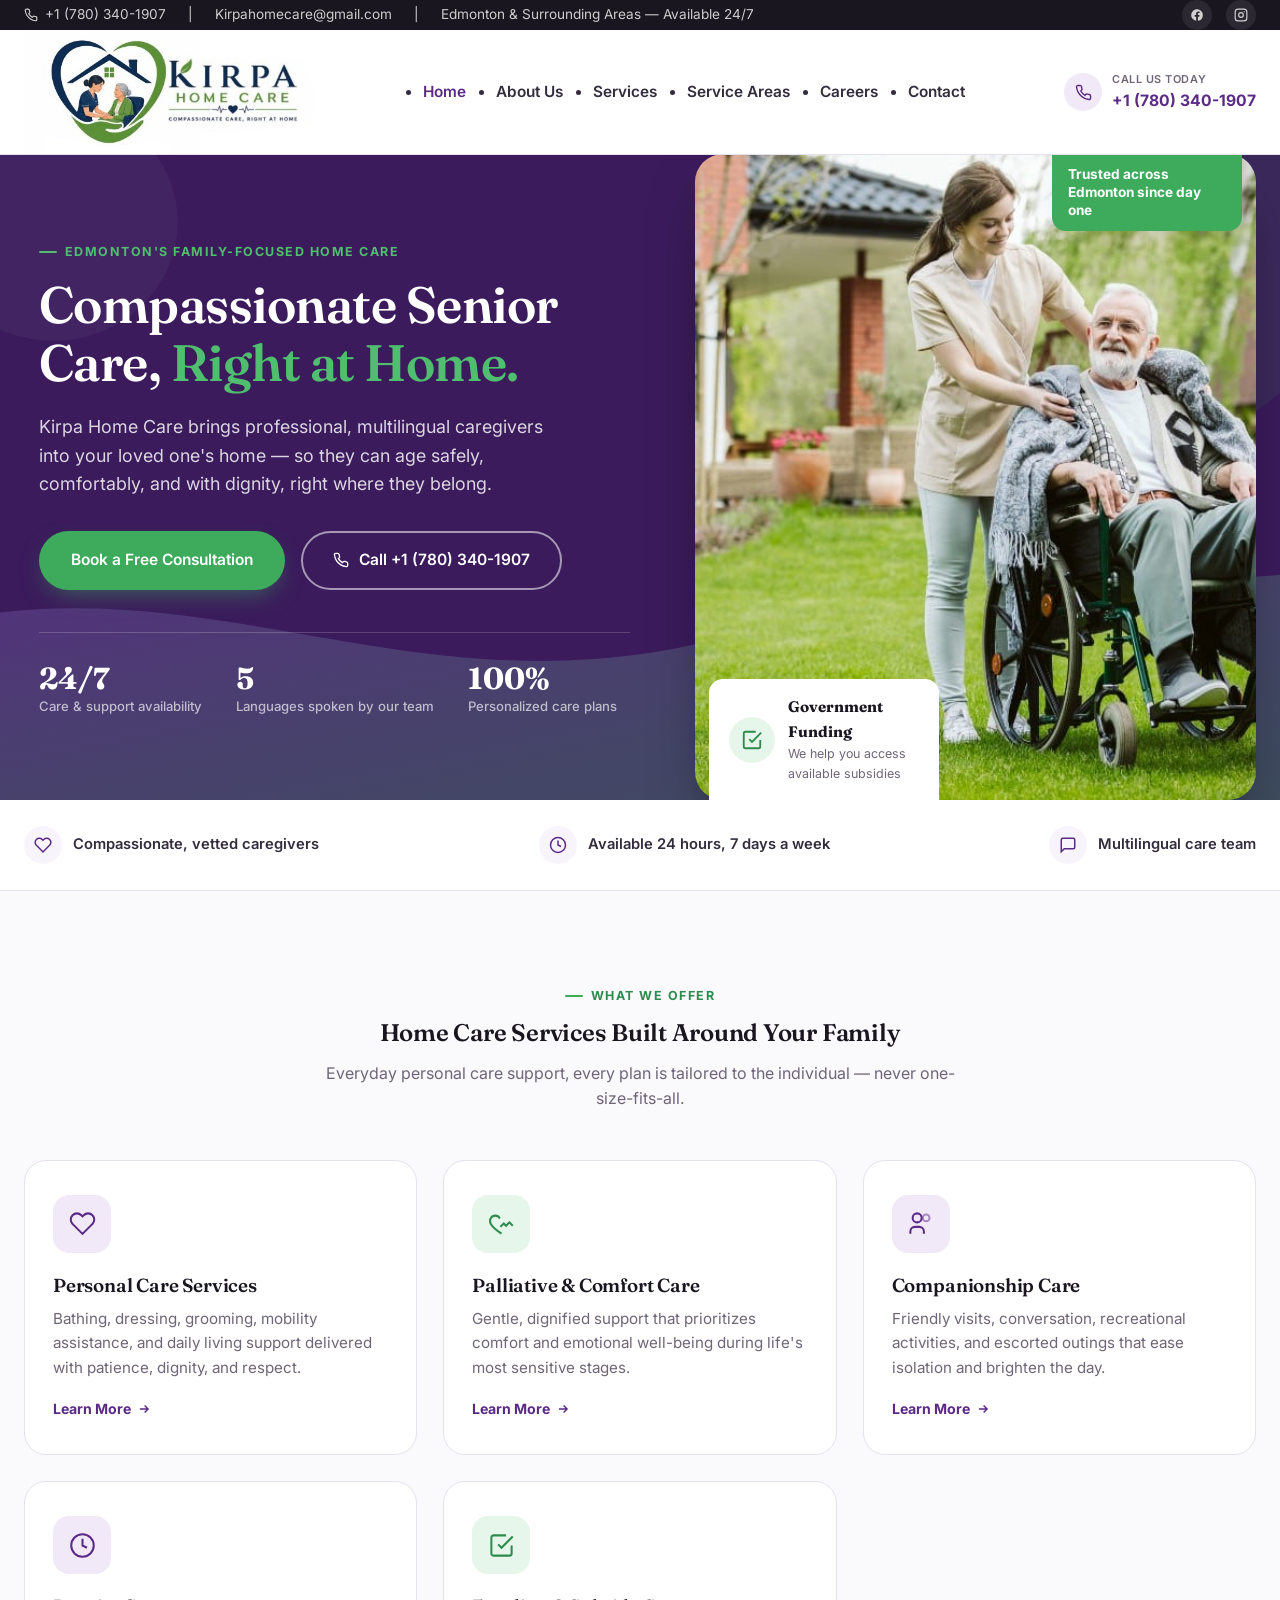
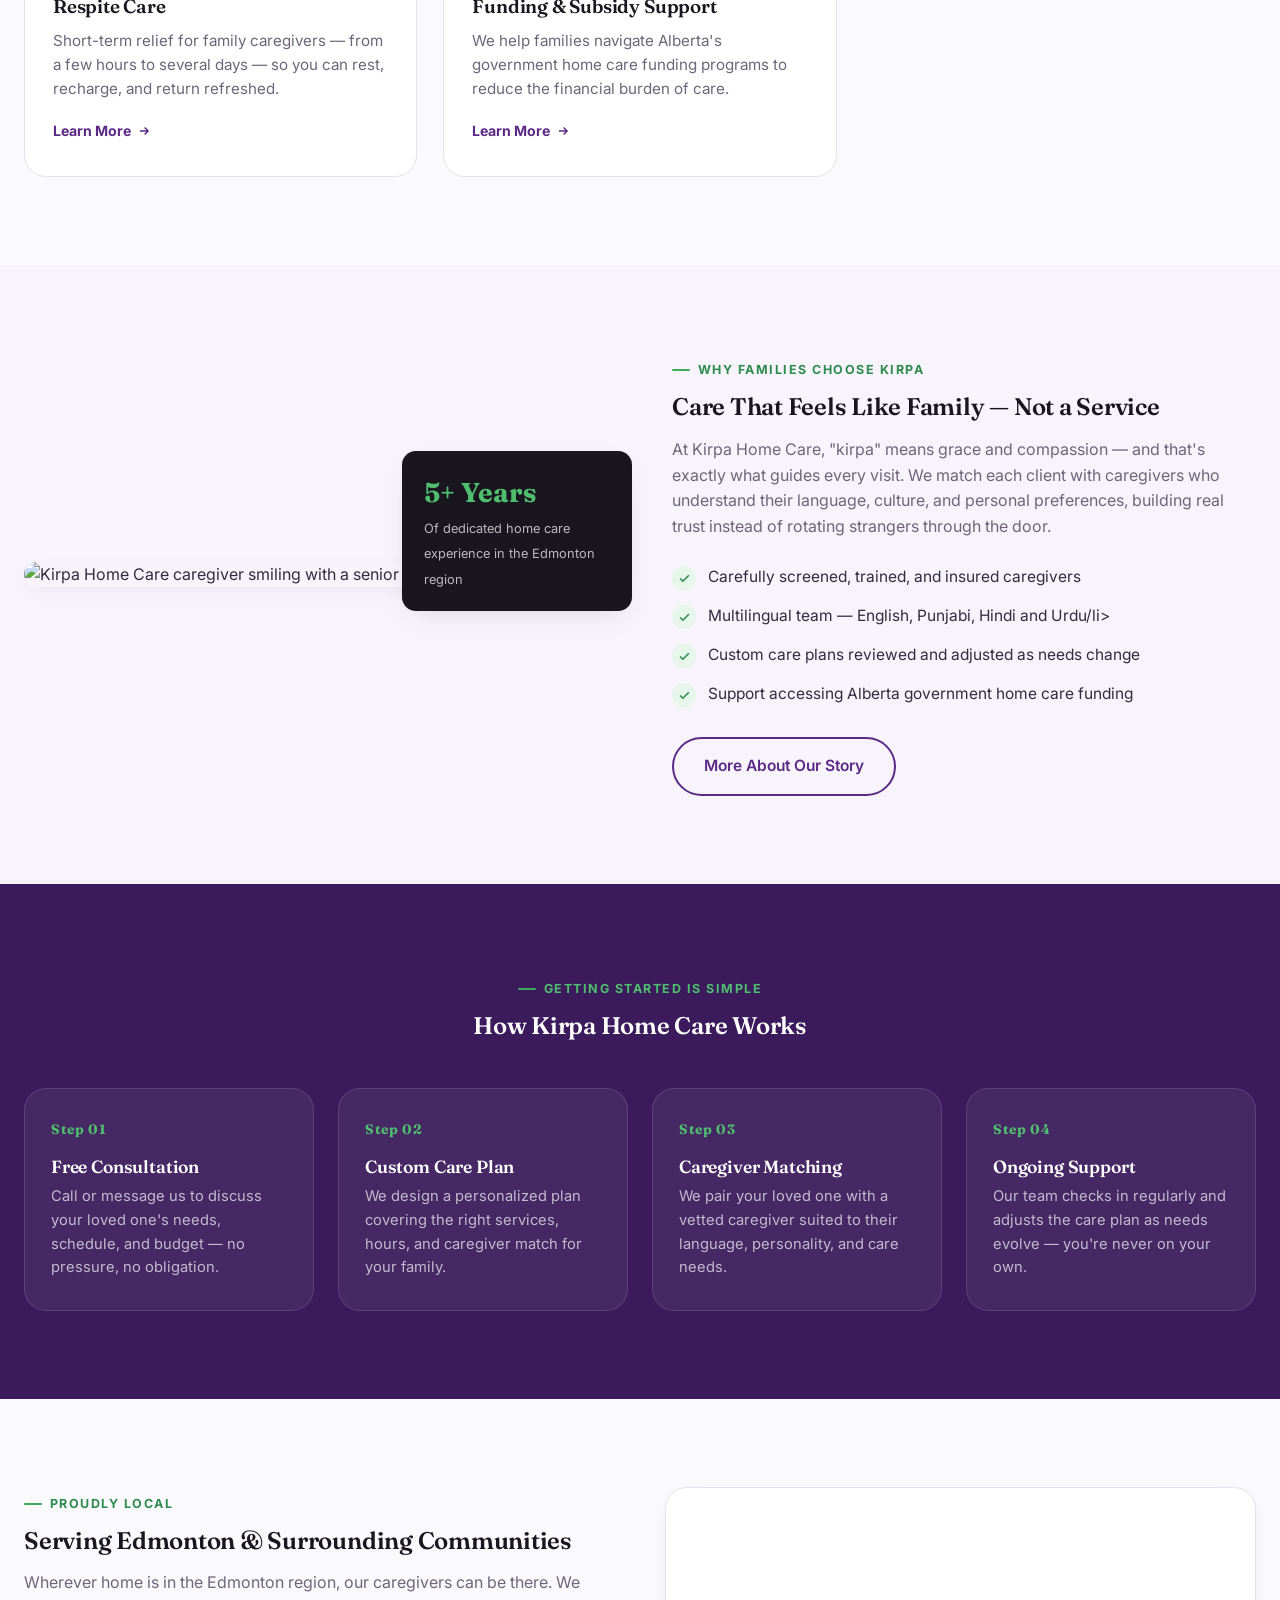
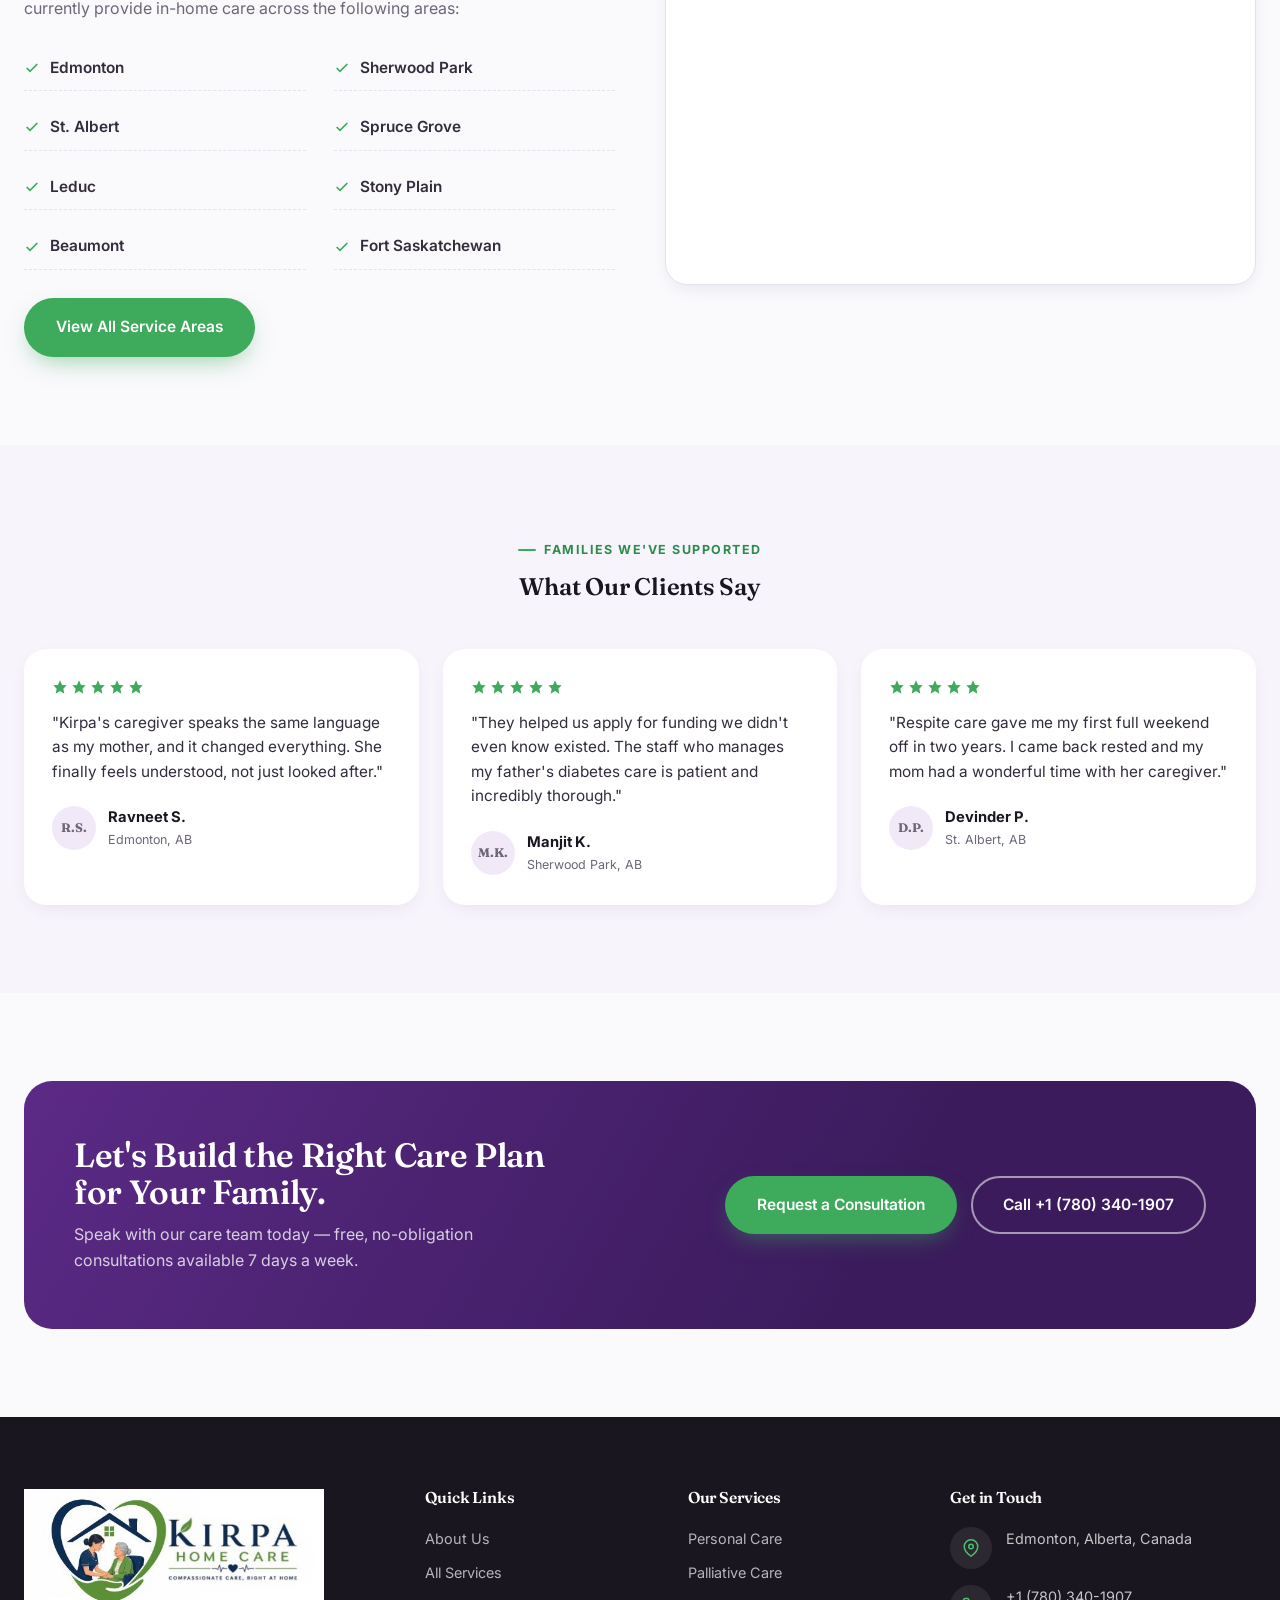
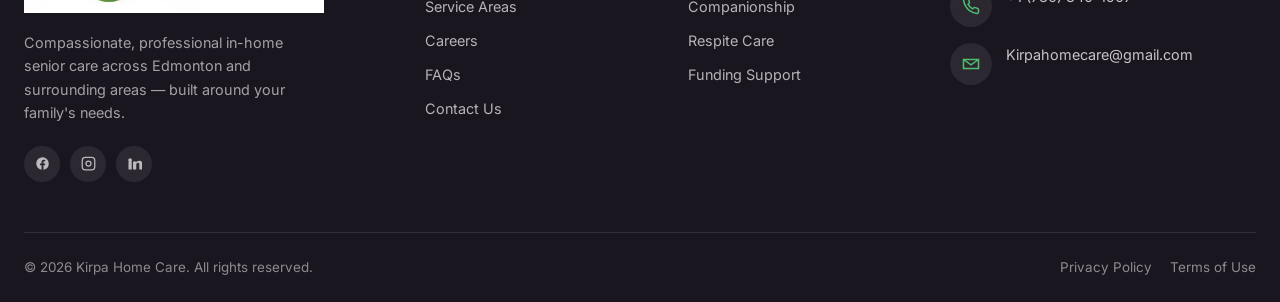
==== index.html @ 5829fa05 "fix: update languages spoken count from 4 to 5 in hero stats section" ====
<!DOCTYPE html>
<html lang="en">

<head>
  <meta charset="UTF-8">
  <meta name="viewport" content="width=device-width, initial-scale=1.0">
  <title>Kirpa Home Care | Trusted In-Home Senior Care in Edmonton, AB</title>
  <meta name="description"
    content="Kirpa Home Care provides compassionate, professional in-home senior care across Edmonton and surrounding areas — personal care, palliative care, specialized nursing and companionship. Call +1 (780) 340-1907.">
  <link rel="canonical" href="https://www.kirpahomecare.ca/">

  <!-- Open Graph / Facebook -->
  <meta property="og:type" content="website">
  <meta property="og:site_name" content="Kirpa Home Care">
  <meta property="og:locale" content="en_CA">
  <meta property="og:title" content="Kirpa Home Care | Trusted In-Home Senior Care in Edmonton, AB">
  <meta property="og:description"
    content="Compassionate, professional in-home senior care across Edmonton and surrounding areas — personal care, respite, palliative care, and companionship.">
  <meta property="og:url" content="https://www.kirpahomecare.ca/">
  <meta property="og:image" content="https://www.kirpahomecare.ca/images/Main-Logo2.jpg">

  <!-- Twitter Card -->
  <meta name="twitter:card" content="summary">
  <meta name="twitter:title" content="Kirpa Home Care | Trusted In-Home Senior Care in Edmonton, AB">
  <meta name="twitter:description"
    content="Compassionate, professional in-home senior care across Edmonton and surrounding areas — personal care, respite, palliative care, and companionship.">
  <meta name="twitter:image" content="https://www.kirpahomecare.ca/images/Main-Logo2.jpg">

  <!-- Google Search Console Verification Placeholder:
       Uncomment and replace YOUR_VERIFICATION_CODE when ready
       <meta name="google-site-verification" content="YOUR_VERIFICATION_CODE"> -->

  <!-- Google Analytics 4 (GA4) Placeholder:
       Uncomment and replace G-XXXXXXXXXX with your Google Analytics Measurement ID
       <script async src="https://www.googletagmanager.com/gtag/js?id=G-XXXXXXXXXX"></script>
       <script>
         window.dataLayer = window.dataLayer || [];
         function gtag(){dataLayer.push(arguments);}
         gtag('js', new Date());
         gtag('config', 'G-XXXXXXXXXX');
       </script> -->

  <link rel="icon" type="image/svg+xml" href="images/logo-mark.svg">
  <link rel="preconnect" href="https://fonts.googleapis.com">
  <link rel="preconnect" href="https://fonts.gstatic.com" crossorigin>
  <link
    href="https://fonts.googleapis.com/css2?family=Fraunces:opsz,wght@9..144,500;9..144,600;9..144,700&family=Inter:wght@400;500;600;700;800&display=swap"
    rel="stylesheet">
  <link rel="stylesheet" href="css/style.css">

  <!-- Schema.org Structured Data: Service Area Business & Website -->
  <script type="application/ld+json">
  {
    "@context": "https://schema.org",
    "@graph": [
      {
        "@type": "WebSite",
        "@id": "https://www.kirpahomecare.ca/#website",
        "url": "https://www.kirpahomecare.ca/",
        "name": "Kirpa Home Care",
        "description": "Compassionate, professional in-home senior care across Edmonton and surrounding areas.",
        "inLanguage": "en-CA"
      },
      {
        "@type": ["HomeHealthCareService", "LocalBusiness"],
        "@id": "https://www.kirpahomecare.ca/#business",
        "name": "Kirpa Home Care",
        "image": "https://www.kirpahomecare.ca/images/Main-Logo2.jpg",
        "logo": "https://www.kirpahomecare.ca/images/Main-Logo2.jpg",
        "telephone": "+1-780-340-1907",
        "email": "Kirpahomecare@gmail.com",
        "url": "https://www.kirpahomecare.ca/",
        "priceRange": "$$",
        "openingHours": "Mo-Su 00:00-23:59",
        "address": {
          "@type": "PostalAddress",
          "addressLocality": "Edmonton",
          "addressRegion": "AB",
          "addressCountry": "CA"
        },
        "geo": {
          "@type": "GeoCoordinates",
          "latitude": "53.5461",
          "longitude": "-113.4938"
        },
        "areaServed": [
          {
            "@type": "City",
            "name": "Edmonton"
          },
          {
            "@type": "City",
            "name": "Sherwood Park"
          },
          {
            "@type": "City",
            "name": "St. Albert"
          },
          {
            "@type": "City",
            "name": "Spruce Grove"
          },
          {
            "@type": "City",
            "name": "Leduc"
          },
          {
            "@type": "City",
            "name": "Stony Plain"
          },
          {
            "@type": "City",
            "name": "Beaumont"
          },
          {
            "@type": "City",
            "name": "Fort Saskatchewan"
          }
        ],
        "hasOfferCatalog": {
          "@type": "OfferCatalog",
          "name": "In-Home Senior Care Services",
          "itemListElement": [
            {
              "@type": "Offer",
              "itemOffered": {
                "@type": "Service",
                "name": "Personal Care",
                "url": "https://www.kirpahomecare.ca/service-personal-care.html"
              }
            },
            {
              "@type": "Offer",
              "itemOffered": {
                "@type": "Service",
                "name": "Companionship Care",
                "url": "https://www.kirpahomecare.ca/service-companionship.html"
              }
            },
            {
              "@type": "Offer",
              "itemOffered": {
                "@type": "Service",
                "name": "Respite Care",
                "url": "https://www.kirpahomecare.ca/service-respite-care.html"
              }
            },
            {
              "@type": "Offer",
              "itemOffered": {
                "@type": "Service",
                "name": "Palliative Care",
                "url": "https://www.kirpahomecare.ca/service-palliative-care.html"
              }
            },
            {
              "@type": "Offer",
              "itemOffered": {
                "@type": "Service",
                "name": "Funding & Subsidy Support",
                "url": "https://www.kirpahomecare.ca/service-funding-support.html"
              }
            }
          ]
        }
      }
    ]
  }
  </script>
</head>

<body>

  <!-- ============ TOP BAR ============ -->
  <div class="topbar">
    <div class="container">
      <div class="topbar-left">
        <a href="tel:+1 (780) 340-1907">
          <svg width="14" height="14" viewBox="0 0 24 24" fill="none" stroke="currentColor" stroke-width="2">
            <path
              d="M22 16.92v3a2 2 0 01-2.18 2 19.79 19.79 0 01-8.63-3.07 19.5 19.5 0 01-6-6 19.79 19.79 0 01-3.07-8.67A2 2 0 014.11 2h3a2 2 0 012 1.72c.127.96.361 1.903.7 2.81a2 2 0 01-.45 2.11L8.09 9.91a16 16 0 006 6l1.27-1.27a2 2 0 012.11-.45c.907.339 1.85.573 2.81.7A2 2 0 0122 16.92z" />
          </svg>
          +1 (780) 340-1907
        </a>
        <span class="sep">|</span>
        <a href="mailto:Kirpahomecare@gmail.com">Kirpahomecare@gmail.com</a>
        <span class="sep">|</span>
        <span>Edmonton &amp; Surrounding Areas — Available 24/7</span>
      </div>
      <div class="topbar-right">
        <a href="#" aria-label="Facebook"><svg width="14" height="14" viewBox="0 0 24 24" fill="currentColor">
            <path
              d="M22 12a10 10 0 10-11.5 9.95v-7.04H8v-2.91h2.5V9.8c0-2.47 1.47-3.83 3.72-3.83 1.08 0 2.21.19 2.21.19v2.43h-1.24c-1.23 0-1.61.76-1.61 1.55v1.86h2.74l-.44 2.91h-2.3v7.04A10 10 0 0022 12z" />
          </svg></a>
        <a href="#" aria-label="Instagram"><svg width="14" height="14" viewBox="0 0 24 24" fill="none"
            stroke="currentColor" stroke-width="2">
            <rect x="2" y="2" width="20" height="20" rx="5" />
            <circle cx="12" cy="12" r="4" />
            <circle cx="17.5" cy="6.5" r="1" fill="currentColor" stroke="none" />
          </svg></a>
      </div>
    </div>
  </div>

  <!-- ============ HEADER ============ -->
  <header class="site-header">
    <div class="container nav-row">
      <a href="index.html" class="brand">
        <img src="images/Main-Logo2.jpg" alt="Kirpa Home Care logo" class="brand-mark">
        <!-- <span class="brand-text">
        <span class="name">Kirpa <span>Home Care</span></span>
        <span class="tag">Edmonton, Alberta</span>
      </span> -->
      </a>

      <nav class="nav-main" aria-label="Primary">
        <ul>
          <li><a href="index.html" class="active">Home</a></li>
          <li><a href="about.html">About Us</a></li>
          <li class="has-dropdown">
            <a href="services.html">Services</a>
            <div class="dropdown">
              <a href="service-personal-care.html">Personal Care</a>
              <a href="service-palliative-care.html">Palliative Care</a>
              <a href="service-companionship.html">Companionship Care</a>
              <a href="service-respite-care.html">Respite Care</a>
              <a href="service-funding-support.html">Funding &amp; Subsidy Support</a>
            </div>
          </li>
          <li><a href="service-areas.html">Service Areas</a></li>
          <li><a href="careers.html">Careers</a></li>
          <li><a href="contact.html">Contact</a></li>
        </ul>
      </nav>

      <div class="nav-cta">
        <a href="tel:+1 (780) 340-1907" class="nav-phone">
          <span class="ico"><svg viewBox="0 0 24 24" fill="none" stroke="currentColor" stroke-width="2">
              <path
                d="M22 16.92v3a2 2 0 01-2.18 2 19.79 19.79 0 01-8.63-3.07 19.5 19.5 0 01-6-6 19.79 19.79 0 01-3.07-8.67A2 2 0 014.11 2h3a2 2 0 012 1.72c.127.96.361 1.903.7 2.81a2 2 0 01-.45 2.11L8.09 9.91a16 16 0 006 6l1.27-1.27a2 2 0 012.11-.45c.907.339 1.85.573 2.81.7A2 2 0 0122 16.92z" />
            </svg></span>
          <span class="lbl"><small>Call us today</small>+1 (780) 340-1907</span>
        </a>
        <a href="contact.html" class="btn btn-primary btn-sm">Get Started</a>
        <button class="menu-toggle" aria-label="Open menu">
          <svg viewBox="0 0 24 24" fill="none" stroke="currentColor" stroke-width="2">
            <line x1="3" y1="6" x2="21" y2="6" />
            <line x1="3" y1="12" x2="21" y2="12" />
            <line x1="3" y1="18" x2="21" y2="18" />
          </svg>
        </button>
      </div>
    </div>
  </header>

  <!-- Mobile drawer -->
  <div class="mobile-drawer">
    <div class="panel">
      <div class="drawer-top">
        <img src="images/logo-mark.svg" alt="" style="width:42px;height:42px;">
        <button class="close-btn" aria-label="Close menu"><svg viewBox="0 0 24 24" fill="none" stroke="currentColor"
            stroke-width="2">
            <line x1="18" y1="6" x2="6" y2="18" />
            <line x1="6" y1="6" x2="18" y2="18" />
          </svg></button>
      </div>
      <nav>
        <ul>
          <li><a href="index.html">Home</a></li>
          <li><a href="about.html">About Us</a></li>
          <li><a href="services.html">Services</a></li>
          <li class="sub-list">
            <a href="service-personal-care.html">— Personal Care</a>
            <a href="service-palliative-care.html">— Palliative Care</a>
            <a href="service-companionship.html">— Companionship Care</a>
            <a href="service-respite-care.html">— Respite Care</a>
            <a href="service-funding-support.html">— Funding &amp; Subsidy Support</a>
          </li>
          <li><a href="service-areas.html">Service Areas</a></li>
          <li><a href="careers.html">Careers</a></li>
          <li><a href="contact.html">Contact</a></li>
        </ul>
      </nav>
      <div class="drawer-cta">
        <a href="tel:+1 (780) 340-1907" class="btn btn-primary btn-block">Call +1 (780) 340-1907</a>
        <a href="contact.html" class="btn btn-outline-purple btn-block">Request Care</a>
      </div>
    </div>
  </div>

  <!-- ============ HERO ============ -->
  <section class="hero">
    <svg class="hero-swoosh" viewBox="0 0 1440 760" preserveAspectRatio="none" xmlns="http://www.w3.org/2000/svg">
      <defs>
        <linearGradient id="heroGrad" x1="0%" y1="0%" x2="100%" y2="100%">
          <stop offset="0%" stop-color="#6E3AA0" stop-opacity="0.55" />
          <stop offset="100%" stop-color="#3DAA5C" stop-opacity="0.35" />
        </linearGradient>
      </defs>
      <path d="M-100 560 C 250 460, 500 700, 900 540 C 1200 420, 1350 560, 1560 460 L1560 800 L-100 800 Z"
        fill="url(#heroGrad)" />
      <circle cx="1290" cy="120" r="220" fill="#3DAA5C" opacity="0.10" />
      <circle cx="60" cy="80" r="140" fill="#FFFFFF" opacity="0.04" />
    </svg>

    <div class="container hero-inner">
      <div class="hero-copy">
        <span class="eyebrow">Edmonton's Family-Focused Home Care</span>
        <h1>Compassionate Senior Care, <em>Right at Home.</em></h1>
        <p class="lead">Kirpa Home Care brings professional, multilingual caregivers into your loved one's home — so
          they can age safely, comfortably, and with dignity, right where they belong.</p>
        <div class="hero-actions">
          <a href="contact.html" class="btn btn-primary">Book a Free Consultation</a>
          <a href="tel:+1 (780) 340-1907" class="btn btn-secondary">
            <svg width="16" height="16" viewBox="0 0 24 24" fill="none" stroke="currentColor" stroke-width="2">
              <path
                d="M22 16.92v3a2 2 0 01-2.18 2 19.79 19.79 0 01-8.63-3.07 19.5 19.5 0 01-6-6 19.79 19.79 0 01-3.07-8.67A2 2 0 014.11 2h3a2 2 0 012 1.72c.127.96.361 1.903.7 2.81a2 2 0 01-.45 2.11L8.09 9.91a16 16 0 006 6l1.27-1.27a2 2 0 012.11-.45c.907.339 1.85.573 2.81.7A2 2 0 0122 16.92z" />
            </svg>
            Call +1 (780) 340-1907
          </a>
        </div>
        <div class="hero-stats">
          <div class="stat"><strong>24/7</strong><span>Care &amp; support availability</span></div>
          <div class="stat"><strong>5</strong><span>Languages spoken by our team</span></div>
          <div class="stat"><strong>100%</strong><span>Personalized care plans</span></div>
        </div>
      </div>

      <div class="hero-art">
        <div class="frame">
          <img src="images/Support-for-the-elderly.jpg" width="900" height="auto"
            alt="Caregiver supporting a senior client at home in Edmonton">
        </div>
        <div class="hero-tag-top">Trusted across Edmonton since day one</div>
        <div class="hero-badge">
          <span class="icon-circle">
            <svg viewBox="0 0 24 24" fill="none" stroke="currentColor" stroke-width="2">
              <path d="M9 11l3 3L22 4" />
              <path d="M21 12v7a2 2 0 01-2 2H5a2 2 0 01-2-2V5a2 2 0 012-2h11" />
            </svg>
          </span>
          <span><strong>Government Funding</strong><span>We help you access available subsidies</span></span>
        </div>
      </div>
    </div>
  </section>

  <!-- ============ TRUST STRIP ============ -->
  <div class="trust-strip">
    <div class="container">
      <div class="trust-item"><span class="icon-circle"><svg viewBox="0 0 24 24" fill="none" stroke="currentColor"
            stroke-width="2">
            <path
              d="M20.84 4.61a5.5 5.5 0 00-7.78 0L12 5.67l-1.06-1.06a5.5 5.5 0 10-7.78 7.78l1.06 1.06L12 21.23l7.78-7.78 1.06-1.06a5.5 5.5 0 000-7.78z" />
          </svg></span>Compassionate, vetted caregivers</div>
      <div class="trust-item"><span class="icon-circle"><svg viewBox="0 0 24 24" fill="none" stroke="currentColor"
            stroke-width="2">
            <circle cx="12" cy="12" r="10" />
            <polyline points="12 6 12 12 16 14" />
          </svg></span>Available 24 hours, 7 days a week</div>
      <div class="trust-item"><span class="icon-circle"><svg viewBox="0 0 24 24" fill="none" stroke="currentColor"
            stroke-width="2">
            <path d="M21 15a2 2 0 01-2 2H7l-4 4V5a2 2 0 012-2h14a2 2 0 012 2z" />
          </svg></span>Multilingual care team</div>
    </div>
  </div>

  <!-- ============ SERVICES ============ -->
  <section id="services">
    <div class="container">
      <div class="section-head center reveal">
        <span class="eyebrow" style="justify-content:center;">What We Offer</span>
        <h2>Home Care Services Built Around Your Family</h2>
        <p style="color:var(--ink-500); margin-top:14px;">Everyday personal care support, every plan is tailored to the
          individual — never one-size-fits-all.</p>
      </div>

      <div class="services-grid">
        <div class="service-card reveal">
          <div class="icon-wrap"><svg viewBox="0 0 24 24" fill="none" stroke="currentColor" stroke-width="1.8">
              <path
                d="M20.84 4.61a5.5 5.5 0 00-7.78 0L12 5.67l-1.06-1.06a5.5 5.5 0 10-7.78 7.78l1.06 1.06L12 21.23l7.78-7.78 1.06-1.06a5.5 5.5 0 000-7.78z" />
            </svg></div>
          <h3>Personal Care Services</h3>
          <p>Bathing, dressing, grooming, mobility assistance, and daily living support delivered with patience,
            dignity, and respect.</p>
          <a href="service-personal-care.html" class="more">Learn More <svg viewBox="0 0 24 24" fill="none"
              stroke="currentColor" stroke-width="2.5">
              <path d="M5 12h14M13 6l6 6-6 6" />
            </svg></a>
        </div>

        <div class="service-card reveal">
          <div class="icon-wrap"><svg viewBox="0 0 24 24" fill="none" stroke="currentColor" stroke-width="1.8">
              <path d="M12 21s-7-4.35-9.5-8.5C.5 8.5 3 5 6.5 5c2 0 3.5 1.5 4 2.5" />
              <path d="M22 14l-3-3-3 3-2-2-3 3" />
            </svg></div>
          <h3>Palliative &amp; Comfort Care</h3>
          <p>Gentle, dignified support that prioritizes comfort and emotional well-being during life's most sensitive
            stages.</p>
          <a href="service-palliative-care.html" class="more">Learn More <svg viewBox="0 0 24 24" fill="none"
              stroke="currentColor" stroke-width="2.5">
              <path d="M5 12h14M13 6l6 6-6 6" />
            </svg></a>
        </div>

        <div class="service-card reveal">
          <div class="icon-wrap"><svg viewBox="0 0 24 24" fill="none" stroke="currentColor" stroke-width="1.8">
              <circle cx="9" cy="7" r="4" />
              <path d="M3 21v-2a4 4 0 014-4h4a4 4 0 014 4v2" />
              <circle cx="17" cy="7" r="3" opacity="0.5" />
            </svg></div>
          <h3>Companionship Care</h3>
          <p>Friendly visits, conversation, recreational activities, and escorted outings that ease isolation and
            brighten the day.</p>
          <a href="service-companionship.html" class="more">Learn More <svg viewBox="0 0 24 24" fill="none"
              stroke="currentColor" stroke-width="2.5">
              <path d="M5 12h14M13 6l6 6-6 6" />
            </svg></a>
        </div>

        <div class="service-card reveal">
          <div class="icon-wrap"><svg viewBox="0 0 24 24" fill="none" stroke="currentColor" stroke-width="1.8">
              <circle cx="12" cy="12" r="10" />
              <polyline points="12 6 12 12 16 14" />
            </svg></div>
          <h3>Respite Care</h3>
          <p>Short-term relief for family caregivers — from a few hours to several days — so you can rest, recharge, and
            return refreshed.</p>
          <a href="service-respite-care.html" class="more">Learn More <svg viewBox="0 0 24 24" fill="none"
              stroke="currentColor" stroke-width="2.5">
              <path d="M5 12h14M13 6l6 6-6 6" />
            </svg></a>
        </div>

        <div class="service-card reveal">
          <div class="icon-wrap"><svg viewBox="0 0 24 24" fill="none" stroke="currentColor" stroke-width="1.8">
              <path d="M9 11l3 3L22 4" />
              <path d="M21 12v7a2 2 0 01-2 2H5a2 2 0 01-2-2V5a2 2 0 012-2h11" />
            </svg></div>
          <h3>Funding &amp; Subsidy Support</h3>
          <p>We help families navigate Alberta's government home care funding programs to reduce the financial burden of
            care.</p>
          <a href="service-funding-support.html" class="more">Learn More <svg viewBox="0 0 24 24" fill="none"
              stroke="currentColor" stroke-width="2.5">
              <path d="M5 12h14M13 6l6 6-6 6" />
            </svg></a>
        </div>
      </div>
    </div>
  </section>

  <!-- ============ ABOUT SPLIT ============ -->
  <section class="bg-light">
    <div class="container">
      <div class="split">
        <div class="split-art reveal">
          <img src="https://images.unsplash.com/photo-1556911220-bff31c812dba?q=80&w=900&auto=format&fit=crop"
            alt="Kirpa Home Care caregiver smiling with a senior client">
          <div class="float-card">
            <strong>5+ Years</strong>
            <span>Of dedicated home care experience in the Edmonton region</span>
          </div>
        </div>
        <div class="reveal">
          <span class="eyebrow">Why Families Choose Kirpa</span>
          <h2>Care That Feels Like Family — Not a Service</h2>
          <p style="color:var(--ink-500); margin-top:16px;">At Kirpa Home Care, "kirpa" means grace and compassion — and
            that's exactly what guides every visit. We match each client with caregivers who understand their language,
            culture, and personal preferences, building real trust instead of rotating strangers through the door.</p>
          <ul class="check-list">
            <li><span class="tick"><svg viewBox="0 0 24 24" fill="none" stroke="currentColor" stroke-width="3">
                  <polyline points="20 6 9 17 4 12" />
                </svg></span>Carefully screened, trained, and insured caregivers</li>
            <li><span class="tick"><svg viewBox="0 0 24 24" fill="none" stroke="currentColor" stroke-width="3">
                  <polyline points="20 6 9 17 4 12" />
                </svg></span>Multilingual team — English, Punjabi, Hindi and Urdu/li>
            <li><span class="tick"><svg viewBox="0 0 24 24" fill="none" stroke="currentColor" stroke-width="3">
                  <polyline points="20 6 9 17 4 12" />
                </svg></span>Custom care plans reviewed and adjusted as needs change</li>
            <li><span class="tick"><svg viewBox="0 0 24 24" fill="none" stroke="currentColor" stroke-width="3">
                  <polyline points="20 6 9 17 4 12" />
                </svg></span>Support accessing Alberta government home care funding</li>
          </ul>
          <a href="about.html" class="btn btn-outline-purple">More About Our Story</a>
        </div>
      </div>
    </div>
  </section>

  <!-- ============ PROCESS ============ -->
  <section class="process-wrap">
    <div class="container">
      <div class="section-head center reveal">
        <span class="eyebrow" style="justify-content:center; color:#4FBE6E;">Getting Started Is Simple</span>
        <h2>How Kirpa Home Care Works</h2>
      </div>
      <div class="process-grid">
        <div class="process-step reveal">
          <span class="num">Step 01</span>
          <h3>Free Consultation</h3>
          <p>Call or message us to discuss your loved one's needs, schedule, and budget — no pressure, no obligation.
          </p>
        </div>
        <div class="process-step reveal">
          <span class="num">Step 02</span>
          <h3>Custom Care Plan</h3>
          <p>We design a personalized plan covering the right services, hours, and caregiver match for your family.</p>
        </div>
        <div class="process-step reveal">
          <span class="num">Step 03</span>
          <h3>Caregiver Matching</h3>
          <p>We pair your loved one with a vetted caregiver suited to their language, personality, and care needs.</p>
        </div>
        <div class="process-step reveal">
          <span class="num">Step 04</span>
          <h3>Ongoing Support</h3>
          <p>Our team checks in regularly and adjusts the care plan as needs evolve — you're never on your own.</p>
        </div>
      </div>
    </div>
  </section>

  <!-- ============ SERVICE AREA ============ -->
  <section>
    <div class="container">
      <div class="area-wrap">
        <div class="reveal">
          <span class="eyebrow">Proudly Local</span>
          <h2>Serving Edmonton &amp; Surrounding Communities</h2>
          <p style="color:var(--ink-500); margin:16px 0 24px;">Wherever home is in the Edmonton region, our caregivers
            can be there. We currently provide in-home care across the following areas:</p>
          <ul class="area-list">
            <li><svg viewBox="0 0 24 24" fill="none" stroke="currentColor" stroke-width="2.5">
                <polyline points="20 6 9 17 4 12" />
              </svg>Edmonton</li>
            <li><svg viewBox="0 0 24 24" fill="none" stroke="currentColor" stroke-width="2.5">
                <polyline points="20 6 9 17 4 12" />
              </svg>Sherwood Park</li>
            <li><svg viewBox="0 0 24 24" fill="none" stroke="currentColor" stroke-width="2.5">
                <polyline points="20 6 9 17 4 12" />
              </svg>St. Albert</li>
            <li><svg viewBox="0 0 24 24" fill="none" stroke="currentColor" stroke-width="2.5">
                <polyline points="20 6 9 17 4 12" />
              </svg>Spruce Grove</li>
            <li><svg viewBox="0 0 24 24" fill="none" stroke="currentColor" stroke-width="2.5">
                <polyline points="20 6 9 17 4 12" />
              </svg>Leduc</li>
            <li><svg viewBox="0 0 24 24" fill="none" stroke="currentColor" stroke-width="2.5">
                <polyline points="20 6 9 17 4 12" />
              </svg>Stony Plain</li>
            <li><svg viewBox="0 0 24 24" fill="none" stroke="currentColor" stroke-width="2.5">
                <polyline points="20 6 9 17 4 12" />
              </svg>Beaumont</li>
            <li><svg viewBox="0 0 24 24" fill="none" stroke="currentColor" stroke-width="2.5">
                <polyline points="20 6 9 17 4 12" />
              </svg>Fort Saskatchewan</li>
          </ul>
          <a href="service-areas.html" class="btn btn-primary" style="margin-top:28px;">View All Service Areas</a>
        </div>
        <div class="area-map-card reveal">
          <iframe
            src="https://www.google.com/maps/embed?pb=!1m18!1m12!1m3!1d18901.0!2d-113.4938!3d53.5461!2m3!1f0!2f0!3f0!3m2!1i1024!2i768!4f13.1!3m3!1m2!1s0x53a0223110a32117%3A0x6c5e1c6b4a4a0c1!2sEdmonton%2C+AB!5e0!3m2!1sen!2sca!4v1700000000000"
            loading="lazy" referrerpolicy="no-referrer-when-downgrade"
            title="Map of Edmonton and surrounding service areas"></iframe>
        </div>
      </div>
    </div>
  </section>

  <!-- ============ TESTIMONIALS ============ -->
  <section class="testi-wrap">
    <div class="container">
      <div class="section-head center reveal">
        <span class="eyebrow" style="justify-content:center;">Families We've Supported</span>
        <h2>What Our Clients Say</h2>
      </div>
      <div class="testi-track">
        <div class="testi-card reveal">
          <div class="testi-stars">
            <svg viewBox="0 0 24 24" fill="currentColor">
              <polygon points="12 2 15 9 22 9.5 17 14.5 18.5 22 12 18 5.5 22 7 14.5 2 9.5 9 9" />
            </svg>
            <svg viewBox="0 0 24 24" fill="currentColor">
              <polygon points="12 2 15 9 22 9.5 17 14.5 18.5 22 12 18 5.5 22 7 14.5 2 9.5 9 9" />
            </svg>
            <svg viewBox="0 0 24 24" fill="currentColor">
              <polygon points="12 2 15 9 22 9.5 17 14.5 18.5 22 12 18 5.5 22 7 14.5 2 9.5 9 9" />
            </svg>
            <svg viewBox="0 0 24 24" fill="currentColor">
              <polygon points="12 2 15 9 22 9.5 17 14.5 18.5 22 12 18 5.5 22 7 14.5 2 9.5 9 9" />
            </svg>
            <svg viewBox="0 0 24 24" fill="currentColor">
              <polygon points="12 2 15 9 22 9.5 17 14.5 18.5 22 12 18 5.5 22 7 14.5 2 9.5 9 9" />
            </svg>
          </div>
          <p>"Kirpa's caregiver speaks the same language as my mother, and it changed everything. She finally feels
            understood, not just looked after."</p>
          <div class="testi-person">
            <span class="testi-avatar">R.S.</span>
            <span><strong>Ravneet S.</strong><span>Edmonton, AB</span></span>
          </div>
        </div>
        <div class="testi-card reveal">
          <div class="testi-stars">
            <svg viewBox="0 0 24 24" fill="currentColor">
              <polygon points="12 2 15 9 22 9.5 17 14.5 18.5 22 12 18 5.5 22 7 14.5 2 9.5 9 9" />
            </svg>
            <svg viewBox="0 0 24 24" fill="currentColor">
              <polygon points="12 2 15 9 22 9.5 17 14.5 18.5 22 12 18 5.5 22 7 14.5 2 9.5 9 9" />
            </svg>
            <svg viewBox="0 0 24 24" fill="currentColor">
              <polygon points="12 2 15 9 22 9.5 17 14.5 18.5 22 12 18 5.5 22 7 14.5 2 9.5 9 9" />
            </svg>
            <svg viewBox="0 0 24 24" fill="currentColor">
              <polygon points="12 2 15 9 22 9.5 17 14.5 18.5 22 12 18 5.5 22 7 14.5 2 9.5 9 9" />
            </svg>
            <svg viewBox="0 0 24 24" fill="currentColor">
              <polygon points="12 2 15 9 22 9.5 17 14.5 18.5 22 12 18 5.5 22 7 14.5 2 9.5 9 9" />
            </svg>
          </div>
          <p>"They helped us apply for funding we didn't even know existed. The staff who manages my father's diabetes
            care is patient and incredibly thorough."</p>
          <div class="testi-person">
            <span class="testi-avatar">M.K.</span>
            <span><strong>Manjit K.</strong><span>Sherwood Park, AB</span></span>
          </div>
        </div>
        <div class="testi-card reveal">
          <div class="testi-stars">
            <svg viewBox="0 0 24 24" fill="currentColor">
              <polygon points="12 2 15 9 22 9.5 17 14.5 18.5 22 12 18 5.5 22 7 14.5 2 9.5 9 9" />
            </svg>
            <svg viewBox="0 0 24 24" fill="currentColor">
              <polygon points="12 2 15 9 22 9.5 17 14.5 18.5 22 12 18 5.5 22 7 14.5 2 9.5 9 9" />
            </svg>
            <svg viewBox="0 0 24 24" fill="currentColor">
              <polygon points="12 2 15 9 22 9.5 17 14.5 18.5 22 12 18 5.5 22 7 14.5 2 9.5 9 9" />
            </svg>
            <svg viewBox="0 0 24 24" fill="currentColor">
              <polygon points="12 2 15 9 22 9.5 17 14.5 18.5 22 12 18 5.5 22 7 14.5 2 9.5 9 9" />
            </svg>
            <svg viewBox="0 0 24 24" fill="currentColor">
              <polygon points="12 2 15 9 22 9.5 17 14.5 18.5 22 12 18 5.5 22 7 14.5 2 9.5 9 9" />
            </svg>
          </div>
          <p>"Respite care gave me my first full weekend off in two years. I came back rested and my mom had a wonderful
            time with her caregiver."</p>
          <div class="testi-person">
            <span class="testi-avatar">D.P.</span>
            <span><strong>Devinder P.</strong><span>St. Albert, AB</span></span>
          </div>
        </div>
      </div>
    </div>
  </section>

  <!-- ============ CTA BANNER ============ -->
  <section>
    <div class="container">
      <div class="cta-banner reveal">
        <div>
          <h2>Let's Build the Right Care Plan for Your Family.</h2>
          <p>Speak with our care team today — free, no-obligation consultations available 7 days a week.</p>
        </div>
        <div class="cta-actions">
          <a href="contact.html" class="btn btn-primary">Request a Consultation</a>
          <a href="tel:+1 (780) 340-1907" class="btn btn-secondary">Call +1 (780) 340-1907</a>
        </div>
      </div>
    </div>
  </section>

  <!-- ============ FOOTER ============ -->
  <footer class="site-footer">
    <div class="container">
      <div class="footer-top">
        <div class="footer-brand">
          <a href="index.html" class="brand">
            <img src="images/Main-Logo2.jpg" alt="Kirpa Home Care logo" class="brand-mark">
            <!--<span class="brand-text">
              <span class="name">Kirpa Home Care</span>
              <span class="tag">Edmonton, Alberta</span>
            </span>-->
          </a>
          <p>Compassionate, professional in-home senior care across Edmonton and surrounding areas — built around your
            family's needs.</p>
          <div class="footer-social">
            <a href="#" aria-label="Facebook"><svg viewBox="0 0 24 24" fill="currentColor">
                <path
                  d="M22 12a10 10 0 10-11.5 9.95v-7.04H8v-2.91h2.5V9.8c0-2.47 1.47-3.83 3.72-3.83 1.08 0 2.21.19 2.21.19v2.43h-1.24c-1.23 0-1.61.76-1.61 1.55v1.86h2.74l-.44 2.91h-2.3v7.04A10 10 0 0022 12z" />
              </svg></a>
            <a href="#" aria-label="Instagram"><svg viewBox="0 0 24 24" fill="none" stroke="currentColor"
                stroke-width="2">
                <rect x="2" y="2" width="20" height="20" rx="5" />
                <circle cx="12" cy="12" r="4" />
              </svg></a>
            <a href="#" aria-label="LinkedIn"><svg viewBox="0 0 24 24" fill="currentColor">
                <path
                  d="M4.98 3.5C3.34 3.5 2 4.84 2 6.48c0 1.63 1.34 2.97 2.98 2.97 1.65 0 2.98-1.34 2.98-2.97C7.96 4.84 6.63 3.5 4.98 3.5zM2.4 21.5h5.16V8.98H2.4V21.5zM9.66 8.98v12.52h5.16v-6.94c0-1.83.35-3.6 2.62-3.6 2.24 0 2.27 2.1 2.27 3.71v6.83H25V14.1c0-4.48-2.4-6.57-5.62-6.57-2.59 0-3.75 1.43-4.4 2.43h-.06V8.98H9.66z" />
              </svg></a>
          </div>
        </div>
        <div>
          <h4>Quick Links</h4>
          <div class="footer-links">
            <a href="about.html">About Us</a>
            <a href="services.html">All Services</a>
            <a href="service-areas.html">Service Areas</a>
            <a href="careers.html">Careers</a>
            <a href="faq.html">FAQs</a>
            <a href="contact.html">Contact Us</a>
          </div>
        </div>
        <div>
          <h4>Our Services</h4>
          <div class="footer-links">
            <a href="service-personal-care.html">Personal Care</a>
            <a href="service-palliative-care.html">Palliative Care</a>
            <a href="service-companionship.html">Companionship</a>
            <a href="service-respite-care.html">Respite Care</a>
            <a href="service-funding-support.html">Funding Support</a>
          </div>
        </div>
        <div class="footer-contact">
          <h4>Get in Touch</h4>
          <div class="contact-row">
            <span class="icon-circle"><svg viewBox="0 0 24 24" fill="none" stroke="currentColor" stroke-width="2">
                <path d="M21 10c0 7-9 13-9 13s-9-6-9-13a9 9 0 0118 0z" />
                <circle cx="12" cy="10" r="3" />
              </svg></span>
            <span>Edmonton, Alberta, Canada</span>
          </div>
          <div class="contact-row">
            <span class="icon-circle"><svg viewBox="0 0 24 24" fill="none" stroke="currentColor" stroke-width="2">
                <path
                  d="M22 16.92v3a2 2 0 01-2.18 2 19.79 19.79 0 01-8.63-3.07 19.5 19.5 0 01-6-6 19.79 19.79 0 01-3.07-8.67A2 2 0 014.11 2h3a2 2 0 012 1.72c.127.96.361 1.903.7 2.81a2 2 0 01-.45 2.11L8.09 9.91a16 16 0 006 6l1.27-1.27a2 2 0 012.11-.45c.907.339 1.85.573 2.81.7A2 2 0 0122 16.92z" />
              </svg></span>
            <a href="tel:+1 (780) 340-1907">+1 (780) 340-1907</a>
          </div>
          <div class="contact-row">
            <span class="icon-circle"><svg viewBox="0 0 24 24" fill="none" stroke="currentColor" stroke-width="2">
                <path d="M4 4h16v16H4z" opacity="0" />
                <path d="M22 6l-10 7L2 6" />
                <path d="M2 6h20v12H2z" />
              </svg></span>
            <a href="mailto:Kirpahomecare@gmail.com">Kirpahomecare@gmail.com</a>
          </div>
        </div>
      </div>
      <div class="footer-bottom">
        <span>&copy; <span id="year">2026</span> Kirpa Home Care. All rights reserved.</span>
        <div class="footer-legal">
          <a href="privacy-policy.html">Privacy Policy</a>
          <a href="terms.html">Terms of Use</a>
        </div>
      </div>
    </div>
  </footer>

  <a href="tel:+1 (780) 340-1907" class="mobile-call-bar">
    <svg viewBox="0 0 24 24" fill="none" stroke="currentColor" stroke-width="2">
      <path
        d="M22 16.92v3a2 2 0 01-2.18 2 19.79 19.79 0 01-8.63-3.07 19.5 19.5 0 01-6-6 19.79 19.79 0 01-3.07-8.67A2 2 0 014.11 2h3a2 2 0 012 1.72c.127.96.361 1.903.7 2.81a2 2 0 01-.45 2.11L8.09 9.91a16 16 0 006 6l1.27-1.27a2 2 0 012.11-.45c.907.339 1.85.573 2.81.7A2 2 0 0122 16.92z" />
    </svg>
    Call Now: +1 (780) 340-1907
  </a>

  <script src="js/main.js"></script>
</body>

</html>
---- css/style.css ----
/* =========================================================
   KIRPA HOME CARE — Stylesheet
   Brand: Purple / Green / Black / White
   Display face: Fraunces (warm serif) | Body: Inter
   ========================================================= */

:root{
  /* Brand colors */
  --purple-900:#3B1B5C;
  --purple-700:#5B2A86;
  --purple-600:#6E3AA0;
  --purple-100:#F1E9F8;
  --purple-50:#F8F4FC;

  --green-700:#2E8B4E;
  --green-600:#3DAA5C;
  --green-500:#4FBE6E;
  --green-100:#E6F6EA;

  --ink-900:#1A1620;
  --ink-700:#332C3D;
  --ink-500:#6E6678;
  --ink-300:#A39CAE;

  --white:#FFFFFF;
  --off-white:#FAF9FC;
  --line:#E7E1ED;

  --radius-lg:22px;
  --radius-md:14px;
  --radius-sm:8px;

  --shadow-soft:0 10px 30px -12px rgba(59,27,92,0.18);
  --shadow-card:0 6px 20px -8px rgba(59,27,92,0.14);

  --maxw:1180px;
}

/* ---------- Reset ---------- */
*,*::before,*::after{box-sizing:border-box;}
html{scroll-behavior:smooth;}
body{margin:0;}
img{max-width:100%;display:block;}
a{color:inherit;text-decoration:none;}
ul{margin:0;padding:0;}
button{font-family:inherit;cursor:pointer;}
h1,h2,h3,h4,p{margin:0;}

/* ---------- Base ---------- */
body{
  font-family:'Inter',system-ui,-apple-system,sans-serif;
  color:var(--ink-700);
  background:var(--off-white);
  -webkit-font-smoothing:antialiased;
  line-height:1.6;
}

h1,h2,h3,h4,.font-display{
  font-family:'Fraunces',Georgia,serif;
  color:var(--ink-900);
  font-weight:600;
  letter-spacing:-0.01em;
  line-height:1.12;
}

.eyebrow{
  display:inline-flex;
  align-items:center;
  gap:8px;
  font-size:0.78rem;
  font-weight:700;
  letter-spacing:0.12em;
  text-transform:uppercase;
  color:var(--green-700);
  margin-bottom:14px;
}
.eyebrow::before{
  content:"";
  width:18px;height:2px;
  background:var(--green-600);
  border-radius:2px;
}

.container{
  /* max-width:var(--maxw); */
  margin:0 auto;
  padding:0 24px !important;
}

section{padding:88px 0;}
@media (max-width:768px){ section{padding:60px 0;} }

.section-head{
  max-width:640px;
  margin-bottom:48px;
}
.section-head.center{margin-inline:auto;text-align:center;}

a:focus-visible,button:focus-visible,input:focus-visible,textarea:focus-visible,select:focus-visible{
  outline:3px solid var(--green-500);
  outline-offset:2px;
}

@media (prefers-reduced-motion: reduce){
  *{animation-duration:0.001ms !important; animation-iteration-count:1 !important; transition-duration:0.001ms !important; scroll-behavior:auto !important;}
}

/* ---------- Buttons ---------- */
.btn{
  display:inline-flex;
  align-items:center;
  justify-content:center;
  gap:10px;
  padding:15px 30px;
  border-radius:999px;
  font-weight:600;
  font-size:0.97rem;
  border:2px solid transparent;
  transition:transform .18s ease, box-shadow .18s ease, background .18s ease, color .18s ease;
  white-space:nowrap;
}
.btn-primary{
  background:var(--green-600);
  color:var(--white);
  box-shadow:0 10px 24px -8px rgba(61,170,92,0.55);
}
.nav-cta .btn-primary {
   display: none;
}
.btn-primary:hover{background:var(--green-700); transform:translateY(-2px);}
.btn-secondary{
  background:transparent;
  border-color:rgba(255,255,255,0.55);
  color:var(--white);
}
.btn-secondary:hover{background:rgba(255,255,255,0.12); border-color:var(--white);}
.btn-outline-purple{
  background:transparent;
  border-color:var(--purple-700);
  color:var(--purple-700);
}
.btn-outline-purple:hover{background:var(--purple-700); color:var(--white);}
.btn-dark{
  background:var(--ink-900);
  color:var(--white);
}
.btn-dark:hover{background:var(--purple-900);}
.btn-block{width:100%;}
.btn-sm{padding:10px 20px;font-size:0.88rem;}

/* ---------- Top utility bar ---------- */
.topbar{
  background:var(--ink-900);
  color:rgba(255,255,255,0.78);
  font-size:0.85rem;
}
.topbar .container{
  display:flex;
  align-items:center;
  justify-content:space-between;
  padding-top:9px;
  padding-bottom:9px;
  gap:16px;
}
.topbar-left{display:flex;gap:22px;align-items:center;flex-wrap:wrap;}
.topbar-left a{display:inline-flex;align-items:center;gap:7px;}
.topbar-left a:hover{color:var(--green-500);}
.topbar-right{display:flex;gap:14px;align-items:center;}
.topbar-right a{
  width:30px;height:30px;border-radius:50%;
  background:rgba(255,255,255,0.08);
  display:flex;align-items:center;justify-content:center;
  transition:background .18s ease;
}
.topbar-right a:hover{background:var(--green-600);}
.topbar-right svg{width:14px;height:14px;}
@media (max-width:760px){
  .topbar-left span.sep{display:none;}
  .topbar .container{flex-wrap:wrap; justify-content:center; text-align:center;}
}

/* ---------- Header / Nav ---------- */
.site-header{
  background:var(--white);
  position:sticky;
  top:0;
  z-index:500;
  box-shadow:0 1px 0 var(--line);
}
.nav-row{
  display:flex;
  align-items:center;
  justify-content:space-between;
  padding:14px 0;
  gap:24px;
}
.brand{
  display:flex;
  align-items:center;
  gap:11px;
}
.brand-mark{width:300px;height:auto;flex-shrink:0;}
@media (max-width:680px){
.brand-mark{width:180px;height:auto;flex-shrink:0;}
}
.brand-text{display:flex; flex-direction:column; line-height:1.1;}
.brand-text .name{
  font-family:'Fraunces',serif;
  font-weight:700;
  font-size:1.32rem;
  color:var(--ink-900);
}
.brand-text .name span{color:var(--green-600);}
.brand-text .tag{
  font-size:0.66rem;
  letter-spacing:0.1em;
  text-transform:uppercase;
  color:var(--ink-500);
  font-weight:600;
}

.nav-main{display:flex; align-items:center; gap:34px;}
.nav-main ul{display:flex; gap:30px; align-items:center;}
.nav-main a{
  font-weight:600;
  font-size:0.96rem;
  color:var(--ink-700);
  position:relative;
  padding:6px 0;
}
.nav-main a:hover, .nav-main a.active{color:var(--purple-700);}
.nav-main li.has-dropdown{position:relative;}
.dropdown{
  position:absolute;
  top:calc(100% + 14px);
  left:-18px;
  background:var(--white);
  border-radius:var(--radius-md);
  box-shadow:var(--shadow-soft);
  border:1px solid var(--line);
  min-width:240px;
  padding:10px;
  opacity:0;
  visibility:hidden;
  transform:translateY(8px);
  transition:opacity .18s ease, transform .18s ease, visibility .18s ease;
}
li.has-dropdown:hover .dropdown,
li.has-dropdown:focus-within .dropdown{
  opacity:1; visibility:visible; transform:translateY(0);
}
.dropdown a{
  display:block;
  padding:10px 12px;
  border-radius:8px;
  font-weight:500;
  font-size:0.92rem;
}
.dropdown a:hover{background:var(--purple-50); color:var(--purple-700);}

.nav-cta{display:flex; align-items:center; gap:14px;}
.nav-phone{
  display:flex; align-items:center; gap:10px;
  font-weight:700; color:var(--purple-700);
  font-size:0.98rem;
}
.nav-phone .ico{
  width:38px;height:38px;border-radius:50%;
  background:var(--purple-100);
  display:flex;align-items:center;justify-content:center;
  flex-shrink:0;
}
.nav-phone .ico svg{width:17px;height:17px;color:var(--purple-700);}
.nav-phone small{display:block;font-size:0.68rem;color:var(--ink-500);font-weight:600;text-transform:uppercase;letter-spacing:.05em;}

.menu-toggle{
  display:none;
  width:44px;height:44px;
  border:1px solid var(--line);
  border-radius:10px;
  background:var(--white);
  align-items:center;justify-content:center;
}
.menu-toggle svg{width:20px;height:20px;}

@media (max-width:1080px){
  .nav-main{display:none;}
  .nav-phone span.lbl{display:none;}
  .menu-toggle{display:flex;}
}
@media (max-width:480px){
  .nav-phone{display:none;}
}

/* Mobile drawer */
.mobile-drawer{
  position:fixed; inset:0;
  background:rgba(26,22,32,0.55);
  z-index:900;
  opacity:0; visibility:hidden;
  transition:opacity .2s ease, visibility .2s ease;
}
.mobile-drawer.open{opacity:1; visibility:visible;}
.mobile-drawer .panel{
  position:absolute; top:0; right:0;
  width:min(82vw,340px); height:100%;
  background:var(--white);
  padding:26px 22px;
  transform:translateX(100%);
  transition:transform .25s ease;
  overflow-y:auto;
}
.mobile-drawer.open .panel{transform:translateX(0);}
.mobile-drawer .drawer-top{display:flex;justify-content:space-between;align-items:center;margin-bottom:26px;}
.mobile-drawer .close-btn{width:38px;height:38px;border-radius:50%;background:var(--purple-50);display:flex;align-items:center;justify-content:center;border:none;}
.mobile-drawer .close-btn svg{width:16px;height:16px;}
.mobile-drawer nav ul{display:flex;flex-direction:column;gap:4px;}
.mobile-drawer nav a{
  display:block;padding:13px 6px;font-weight:600;font-size:1.02rem;
  border-bottom:1px solid var(--line);color:var(--ink-700);
}
.mobile-drawer .sub-list{padding-left:14px;display:flex;flex-direction:column;}
.mobile-drawer .sub-list a{font-weight:500;font-size:0.92rem;color:var(--ink-500);border-bottom:none;padding:9px 6px;}
.mobile-drawer .drawer-cta{margin-top:22px;display:flex;flex-direction:column;gap:10px;}

/* ---------- Hero ---------- */
.hero{
  position:relative;
  background:var(--purple-900);
  overflow:hidden;
  padding:0;
}
.hero-swoosh{
  position:absolute; inset:0;
  width:100%; height:100%;
  z-index:0;
}
.hero-inner{
  position:relative;
  z-index:2;
  display:grid;
  grid-template-columns:1.05fr 0.95fr;
  gap:50px;
  align-items:center;
  padding:96px 0 80px;
}
.hero-copy {
   padding: 15px;
}
.hero-copy .eyebrow{color:var(--green-500);}
.hero-copy .eyebrow::before{background:var(--green-500);}
.hero-copy h1{
  color:var(--white);
  font-size:clamp(2.3rem,4vw,3.4rem);
  margin-bottom:22px;
}
.hero-copy h1 em{
  font-style:normal;
  color:var(--green-500);
}
.hero-copy p.lead{
  color:rgba(255,255,255,0.82);
  font-size:1.12rem;
  max-width:520px;
  margin-bottom:32px;
}
.hero-actions{display:flex; gap:16px; flex-wrap:wrap; margin-bottom:42px;}

.hero-stats{
  display:flex;
  gap:34px;
  flex-wrap:wrap;
  padding-top:30px;
  border-top:1px solid rgba(255,255,255,0.18);
}
.hero-stats .stat strong{
  display:block;
  font-family:'Fraunces',serif;
  font-size:1.9rem;
  color:var(--white);
  line-height:1;
}
.hero-stats .stat span{
  font-size:0.82rem;
  color:rgba(255,255,255,0.65);
  font-weight:500;
}

.hero-art{
  position:relative;
}
.hero-art .frame{
  position:relative;
  border-radius:28px;
  overflow:hidden;
  box-shadow:0 30px 60px -20px rgba(0,0,0,0.5);
  aspect-ratio:4/4.6;
}
.hero-art .frame img{width:100%;height:100%;object-fit:cover;}
.hero-badge{
  position:absolute;
  bottom:0px;
  left:14px;
  background:var(--white);
  border-radius:var(--radius-md) var(--radius-md) 0 0;
  padding:16px 20px;
  box-shadow:var(--shadow-soft);
  display:flex;
  gap:13px;
  align-items:center;
  max-width:230px;
  z-index:3;
}
.hero-badge .icon-circle{
  width:46px;height:46px;border-radius:50%;
  background:var(--green-100);
  display:flex;align-items:center;justify-content:center;
  flex-shrink:0;
}
.hero-badge svg{width:22px;height:22px;color:var(--green-700);}
.hero-badge strong{display:block;font-size:0.95rem;color:var(--ink-900);font-family:'Fraunces',serif;}
.hero-badge span{font-size:0.78rem;color:var(--ink-500);}

.hero-tag-top{
  position:absolute;
  top:0px;
  right:14px;
  background:var(--green-600);
  color:var(--white);
  padding:12px 16px;
  border-radius:0 0 var(--radius-md) var(--radius-md);
  box-shadow:var(--shadow-soft);
  font-size:0.85rem;
  font-weight:700;
  max-width:190px;
  line-height:1.3;
  z-index:3;
}

@media (max-width:980px){
  .hero-inner{grid-template-columns:1fr; padding:30px 15px 25px;}
  .hero-art{order:-1; max-width:380px; margin:0 auto 30px;}
  .hero-badge{left:12px; bottom:0px;}
  .hero-tag-top{top:0px; right:12px;}
}

/* ---------- Trust strip ---------- */
.trust-strip{
  background:var(--white);
  border-bottom:1px solid var(--line);
  padding:26px 0;
}
.trust-strip .container{
  display:flex;
  align-items:center;
  justify-content:space-between;
  gap:24px;
  flex-wrap:wrap;
}
.trust-item{
  display:flex;
  align-items:center;
  gap:11px;
  font-size:0.92rem;
  font-weight:600;
  color:var(--ink-700);
}
.trust-item .icon-circle{
  width:38px;height:38px;border-radius:50%;
  background:var(--purple-50);
  display:flex;align-items:center;justify-content:center;
}
.trust-item svg{width:18px;height:18px;color:var(--purple-700);}

/* ---------- Services grid ---------- */
.services-grid{
  display:grid;
  grid-template-columns:repeat(3,1fr);
  gap:26px;
}
@media (max-width:900px){ .services-grid{grid-template-columns:repeat(2,1fr);} }
@media (max-width:620px){ .services-grid{grid-template-columns:1fr;} }

.service-card{
  background:var(--white);
  border:1px solid var(--line);
  border-radius:var(--radius-lg);
  padding:34px 28px;
  transition:transform .2s ease, box-shadow .2s ease, border-color .2s ease;
  display:flex;
  flex-direction:column;
}
.service-card:hover{
  transform:translateY(-6px);
  box-shadow:var(--shadow-card);
  border-color:transparent;
}
.service-card .icon-wrap{
  width:58px;height:58px;
  border-radius:16px;
  background:var(--purple-100);
  display:flex;align-items:center;justify-content:center;
  margin-bottom:22px;
  transition:background .2s ease;
}
.service-card:nth-child(3n+2) .icon-wrap{background:var(--green-100);}
.service-card .icon-wrap svg{width:27px;height:27px;color:var(--purple-700);}
.service-card:nth-child(3n+2) .icon-wrap svg{color:var(--green-700);}
.service-card h3{font-size:1.18rem; margin-bottom:11px;}
.service-card p{color:var(--ink-500); font-size:0.95rem; flex-grow:1; margin-bottom:18px;}
.service-card .more{
  font-weight:700; font-size:0.88rem; color:var(--purple-700);
  display:inline-flex; align-items:center; gap:6px;
}
.service-card .more svg{width:14px;height:14px; transition:transform .18s ease;}
.service-card:hover .more svg{transform:translateX(4px);}

/* ---------- Split / About sections ---------- */
.split{
  display:grid;
  grid-template-columns:1fr 1fr;
  gap:64px;
  align-items:center;
}
.split.reverse .split-art{order:2;}
@media (max-width:900px){
  .split{grid-template-columns:1fr; gap:36px;}
  .split.reverse .split-art{order:0;}
}
.split-art{position:relative;}
.split-art img{border-radius:var(--radius-lg); box-shadow:var(--shadow-card);}
.split-art .float-card{
  position:absolute;
  bottom:-24px;
  right:-24px;
  background:var(--ink-900);
  color:var(--white);
  border-radius:var(--radius-md);
  padding:20px 22px;
  max-width:230px;
  box-shadow:var(--shadow-soft);
}
.split-art .float-card strong{
  font-family:'Fraunces',serif; font-size:1.7rem; color:var(--green-500); display:block;
}
.split-art .float-card span{font-size:0.8rem; color:rgba(255,255,255,0.7);}
@media (max-width:560px){ .split-art .float-card{position:static; margin-top:16px; max-width:none;} }

.check-list{display:flex; flex-direction:column; gap:14px; margin:26px 0 30px;}
.check-list li{display:flex; gap:12px; align-items:flex-start; font-size:0.97rem; color:var(--ink-700);}
.check-list .tick{
  width:24px;height:24px;border-radius:50%;
  background:var(--green-100); color:var(--green-700);
  display:flex;align-items:center;justify-content:center;
  flex-shrink:0; margin-top:1px;
}
.check-list svg{width:13px;height:13px;}

/* ---------- Process steps ---------- */
.process-wrap{
  background:var(--purple-900);
  position:relative;
  overflow:hidden;
  color:var(--white);
}
.process-wrap .section-head h2{color:var(--white);}
.process-wrap .section-head p{color:rgba(255,255,255,0.72);}
.process-grid{
  display:grid;
  grid-template-columns:repeat(4,1fr);
  gap:24px;
}
@media (max-width:980px){ .process-grid{grid-template-columns:repeat(2,1fr);} }
@media (max-width:560px){ .process-grid{grid-template-columns:1fr;} }
.process-step{
  background:rgba(255,255,255,0.06);
  border:1px solid rgba(255,255,255,0.12);
  border-radius:var(--radius-lg);
  padding:30px 26px;
  position:relative;
}
.process-step .num{
  font-family:'Fraunces',serif;
  font-size:0.85rem;
  font-weight:700;
  color:var(--green-500);
  letter-spacing:.05em;
  margin-bottom:16px;
  display:block;
}
.process-step h3{color:var(--white); font-size:1.1rem; margin-bottom:9px;}
.process-step p{color:rgba(255,255,255,0.68); font-size:0.92rem;}

/* ---------- Service area ---------- */
.area-wrap{
  display:grid;
  grid-template-columns:1fr 1fr;
  gap:50px;
  align-items:start;
}
@media (max-width:900px){ .area-wrap{grid-template-columns:1fr;} }
.area-list{
  display:grid;
  grid-template-columns:1fr 1fr;
  gap:14px 28px;
}
@media (max-width:480px){ .area-list{grid-template-columns:1fr;} }
.area-list li{
  display:flex; align-items:center; gap:10px;
  font-weight:600; font-size:0.96rem;
  padding:10px 0;
  border-bottom:1px dashed var(--line);
}
.area-list svg{width:16px;height:16px;color:var(--green-600); flex-shrink:0;}
.area-map-card{
  background:var(--white);
  border-radius:var(--radius-lg);
  border:1px solid var(--line);
  padding:8px;
  box-shadow:var(--shadow-card);
}
.area-map-card iframe{
  width:100%; height:380px; border-radius:16px; border:none; display:block;
}

/* ---------- Testimonials ---------- */
.testi-wrap{background:var(--purple-50);}
.testi-track{
  display:grid;
  grid-template-columns:repeat(3,1fr);
  gap:24px;
}
@media (max-width:980px){ .testi-track{grid-template-columns:repeat(2,1fr);} }
@media (max-width:680px){ .testi-track{grid-template-columns:1fr;} }
.testi-card{
  background:var(--white);
  border-radius:var(--radius-lg);
  padding:30px 28px;
  box-shadow:var(--shadow-card);
}
.testi-stars{display:flex; gap:3px; margin-bottom:16px;}
.testi-stars svg{width:16px;height:16px;color:var(--green-600);}
.testi-card p{font-size:0.96rem; color:var(--ink-700); margin-bottom:22px;}
.testi-person{display:flex; align-items:center; gap:12px;}
.testi-avatar{
  width:44px;height:44px;border-radius:50%;
  background:var(--purple-100);
  display:flex;align-items:center;justify-content:center;
  font-family:'Fraunces',serif; font-weight:700; color:var(--purple-700);
}
.testi-person strong{display:block; font-size:0.92rem; color:var(--ink-900);}
.testi-person span{font-size:0.78rem; color:var(--ink-500);}

/* ---------- CTA banner ---------- */
.cta-banner{
  background:linear-gradient(120deg,var(--purple-700),var(--purple-900) 70%);
  border-radius:28px;
  padding:56px 50px;
  display:flex;
  align-items:center;
  justify-content:space-between;
  gap:30px;
  color:var(--white);
  position:relative;
  overflow:hidden;
}
.cta-banner h2{color:var(--white); font-size:clamp(1.6rem,3vw,2.1rem); max-width:480px;}
.cta-banner p{color:rgba(255,255,255,0.78); margin-top:10px; max-width:460px;}
.cta-actions{display:flex; gap:14px; flex-wrap:wrap;}
@media (max-width:780px){
  .cta-banner{flex-direction:column; text-align:center; padding:42px 26px;}
  .cta-banner p{margin-inline:auto;}
}

/* ---------- FAQ ---------- */
.faq-list{max-width:760px; margin:0 auto;}
.faq-item{
  border-bottom:1px solid var(--line);
}
.faq-q{
  width:100%;
  background:none; border:none;
  display:flex; align-items:center; justify-content:space-between;
  padding:22px 4px;
  text-align:left;
  font-family:'Fraunces',serif;
  font-size:1.05rem;
  color:var(--ink-900);
  font-weight:600;
}
.faq-q .plus{
  width:30px;height:30px;border-radius:50%;
  background:var(--purple-50); color:var(--purple-700);
  display:flex;align-items:center;justify-content:center;
  flex-shrink:0; margin-left:18px;
  transition:transform .25s ease, background .2s ease;
}
.faq-q .plus svg{width:13px;height:13px;}
.faq-item.open .faq-q .plus{transform:rotate(45deg); background:var(--green-600); color:var(--white);}
.faq-a{
  max-height:0;
  overflow:hidden;
  transition:max-height .3s ease;
}
.faq-a p{padding:0 4px 22px; color:var(--ink-500); font-size:0.95rem; max-width:680px;}

/* ---------- Page header (sub pages) ---------- */
.page-header{
  background:var(--purple-900);
  position:relative;
  overflow:hidden;
  padding:64px 0 56px;
  color:var(--white);
}
.page-header .container{position:relative; z-index:2;}
.breadcrumb{
  display:flex; gap:8px; align-items:center;
  font-size:0.86rem; color:rgba(255,255,255,0.65); margin-bottom:14px;
}
.breadcrumb a:hover{color:var(--green-500);}
.page-header h1{color:var(--white); font-size:clamp(1.9rem,3.4vw,2.6rem);}
.page-header p{color:rgba(255,255,255,0.78); max-width:560px; margin-top:12px;}

/* ---------- Sidebar layout (service detail pages) ---------- */
.content-layout{
  display:grid;
  grid-template-columns:2fr 1fr;
  gap:56px;
  align-items:start;
}
@media (max-width:900px){ .content-layout{grid-template-columns:1fr;} }

.service-detail-img{
  border-radius:var(--radius-lg);
  overflow:hidden;
  margin-bottom:34px;
  box-shadow:var(--shadow-card);
}
.prose h2{font-size:1.5rem; margin:36px 0 14px;}
.prose h2:first-child{margin-top:0;}
.prose p{margin-bottom:16px; color:var(--ink-700);}
.prose ul{margin:18px 0 26px; display:grid; grid-template-columns:1fr 1fr; gap:10px 22px;}
@media (max-width:560px){ .prose ul{grid-template-columns:1fr;} }
.prose ul li{
  display:flex; gap:10px; align-items:flex-start;
  font-size:0.94rem; color:var(--ink-700); padding:6px 0;
}
.prose ul li::before{
  content:"";
  flex-shrink:0; margin-top:7px;
  width:8px;height:8px;border-radius:50%;
  background:var(--green-600);
}

.sidebar-card{
  background:var(--white);
  border:1px solid var(--line);
  border-radius:var(--radius-lg);
  padding:26px;
  margin-bottom:24px;
}
.sidebar-card h4{font-size:1.05rem; margin-bottom:16px;}
.sidebar-services{display:flex; flex-direction:column; gap:4px;}
.sidebar-services a{
  padding:11px 12px; border-radius:9px; font-weight:600; font-size:0.92rem;
  display:flex; justify-content:space-between; align-items:center;
}
.sidebar-services a:hover, .sidebar-services a.active{background:var(--purple-50); color:var(--purple-700);}
.sidebar-cta{
  background:var(--green-700);
  color:var(--white);
  text-align:center;
}
.sidebar-cta h4{color:var(--white);}
.sidebar-cta p{color:rgba(255,255,255,0.85); font-size:0.9rem; margin-bottom:18px;}
.sidebar-phone{
  display:block; font-family:'Fraunces',serif; font-size:1.3rem; font-weight:700;
  margin-bottom:14px;
}

/* ---------- Contact ---------- */
.contact-info-card{
  background:var(--purple-900);
  color:var(--white);
  border-radius:var(--radius-lg);
  padding:38px 32px;
}
.contact-info-card h3{color:var(--white); margin-bottom:22px;}
.contact-row{
  display:flex; gap:14px; align-items:flex-start;
  padding:16px 0;
  border-bottom:1px solid rgba(255,255,255,0.14);
}
.contact-row:last-child{border-bottom:none;}
.contact-row .icon-circle{
  width:42px;height:42px;border-radius:50%;
  background:rgba(255,255,255,0.1);
  display:flex;align-items:center;justify-content:center;
  flex-shrink:0;
}
.contact-row svg{width:18px;height:18px;color:var(--green-500);}
.contact-row strong{display:block; font-size:0.95rem; margin-bottom:3px;}
.contact-row span, .contact-row a{font-size:0.9rem; color:rgba(255,255,255,0.75);}
.contact-row a:hover{color:var(--green-500);}

.contact-info-card--solo{
  max-width:640px;
  margin:0 auto;
  padding:44px 40px;
}
.contact-info-card--solo .contact-intro{
  color:rgba(255,255,255,0.78);
  font-size:0.98rem;
  line-height:1.6;
  margin-bottom:28px;
}
.contact-info-card__actions{
  display:flex;
  flex-direction:column;
  gap:14px;
  margin-top:30px;
}
.contact-info-card--solo .btn-outline-purple{
  border-color:rgba(255,255,255,0.35);
  color:var(--white);
}
.contact-info-card--solo .btn-outline-purple:hover{
  background:rgba(255,255,255,0.1);
  border-color:rgba(255,255,255,0.5);
}

/* ---------- Footer ---------- */
.site-footer{
  background:var(--ink-900);
  color:rgba(255,255,255,0.68);
  padding-top:72px;
}
.footer-top{
  display:grid;
  grid-template-columns:1.3fr 0.8fr 0.8fr 1.1fr;
  gap:40px;
  padding-bottom:50px;
  border-bottom:1px solid rgba(255,255,255,0.1);
}
@media (max-width:900px){ .footer-top{grid-template-columns:1fr 1fr; gap:36px;} }
@media (max-width:560px){ .footer-top{grid-template-columns:1fr;} }
.footer-brand .brand-text .name, .footer-brand .brand-text .tag{color:var(--white);}
.footer-brand .brand-text .tag{color:rgba(255,255,255,0.55);}
.footer-brand p{margin:18px 0 22px; font-size:0.9rem; max-width:280px; color:rgba(255,255,255,0.6);}
.footer-social{display:flex; gap:10px;}
.footer-social a{
  width:36px;height:36px;border-radius:50%;
  background:rgba(255,255,255,0.08);
  display:flex;align-items:center;justify-content:center;
}
.footer-social a:hover{background:var(--green-600);}
.footer-social svg{width:15px;height:15px;}

.site-footer h4{color:var(--white); font-size:0.98rem; margin-bottom:20px;}
.footer-links{display:flex; flex-direction:column; gap:11px;}
.footer-links a{font-size:0.9rem;}
.footer-links a:hover{color:var(--green-500);}

.footer-contact .contact-row{border-bottom:none; padding:0 0 16px;}
.footer-contact .icon-circle{background:rgba(255,255,255,0.08);}

.footer-bottom{
  display:flex; justify-content:space-between; align-items:center;
  gap:16px; flex-wrap:wrap;
  padding:24px 0;
  font-size:0.84rem;
  color:rgba(255,255,255,0.5);
}
.footer-bottom a:hover{color:var(--green-500);}
.footer-legal{display:flex; gap:18px;}

/* ---------- Sticky mobile call bar ---------- */
.mobile-call-bar{
  position:fixed; bottom:0; left:0; right:0;
  background:var(--green-600);
  color:var(--white);
  display:none;
  align-items:center;
  justify-content:center;
  gap:10px;
  padding:14px;
  font-weight:700;
  z-index:600;
  box-shadow:0 -6px 20px rgba(0,0,0,0.15);
}
.mobile-call-bar svg{width:18px;height:18px;}
@media (max-width:680px){
  .mobile-call-bar{display:flex;}
  body{padding-bottom:58px;}
}

/* ---------- Utility ---------- */
.text-center{text-align:center;}
.mt-0{margin-top:0;}
.bg-light{background:var(--purple-50);}
.bg-dark{background:var(--ink-900); color:rgba(255,255,255,0.75);}
.bg-dark h2{color:var(--white);}

.divider-swoosh{
  display:block;
  width:100%;
  height:60px;
}

/* reveal-on-scroll */
.reveal{opacity:0; transform:translateY(18px); transition:opacity .6s ease, transform .6s ease;}
.reveal.is-visible{opacity:1; transform:translateY(0);}
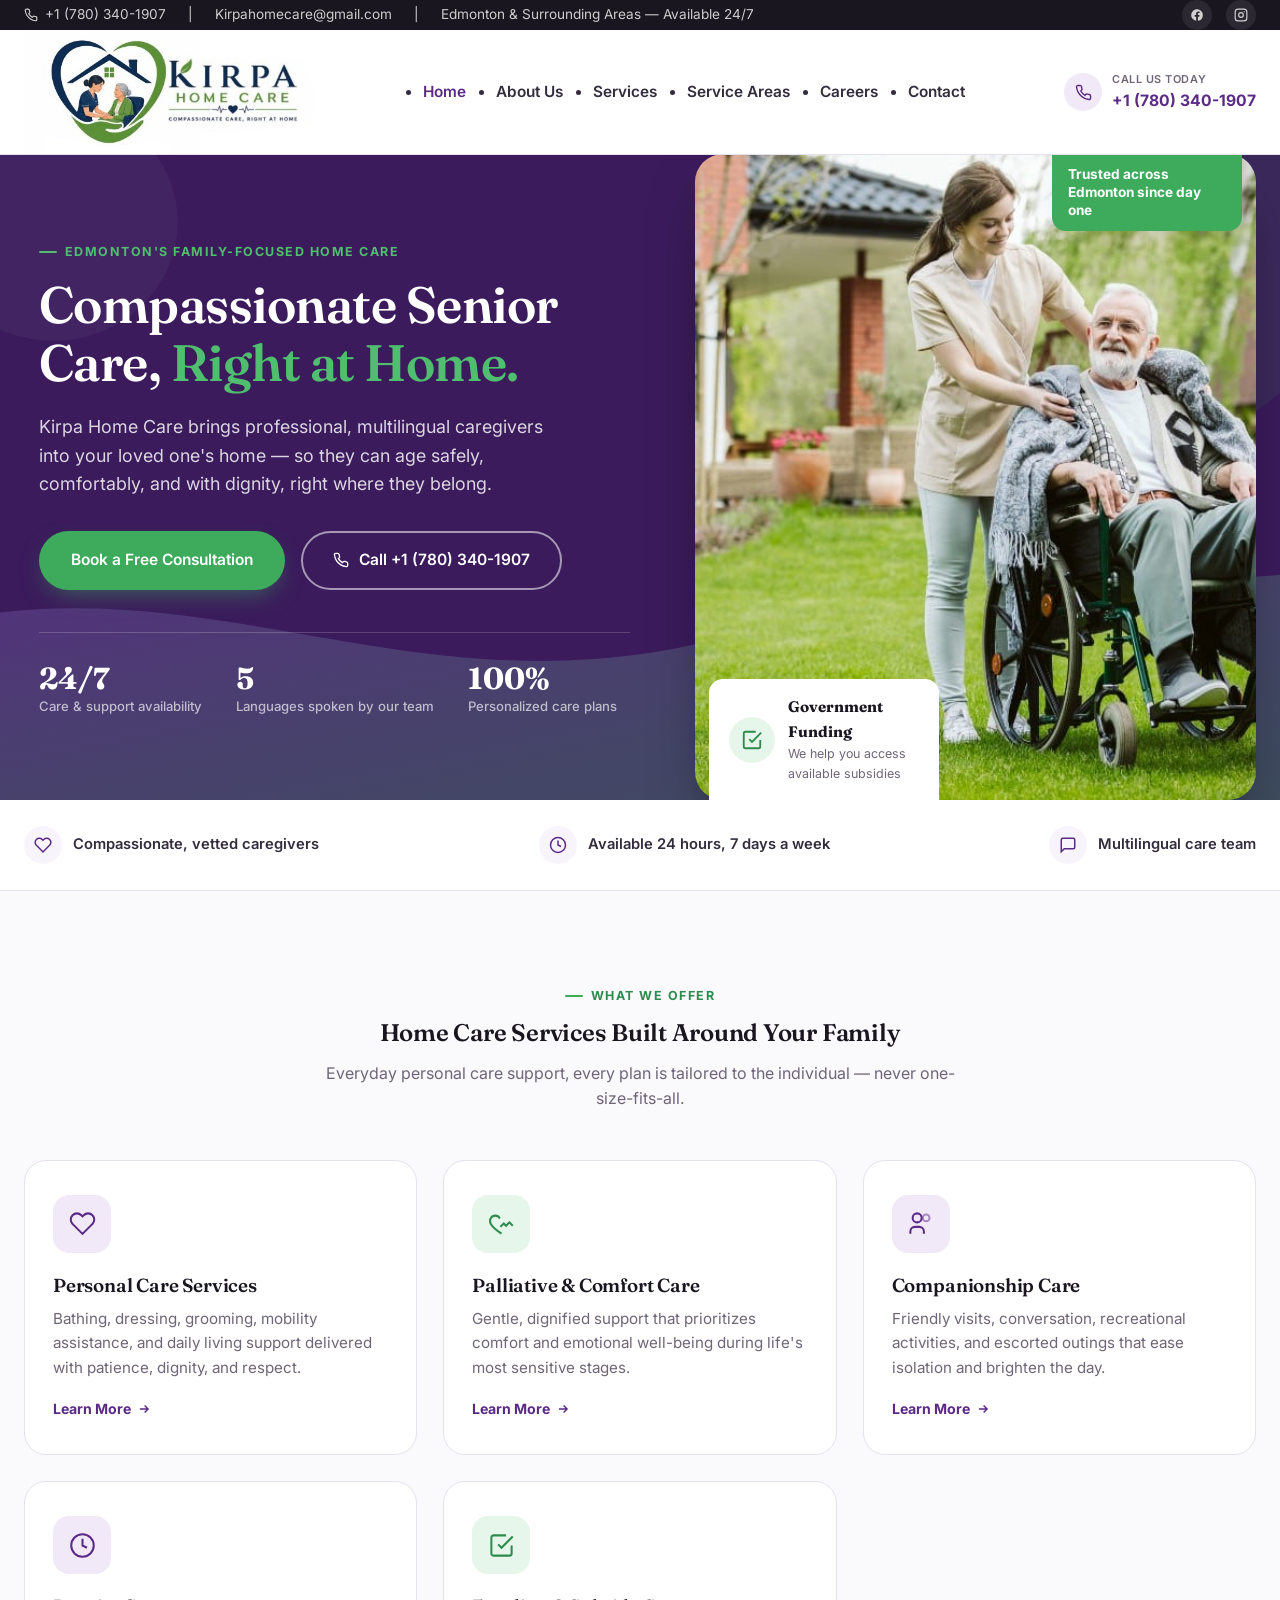
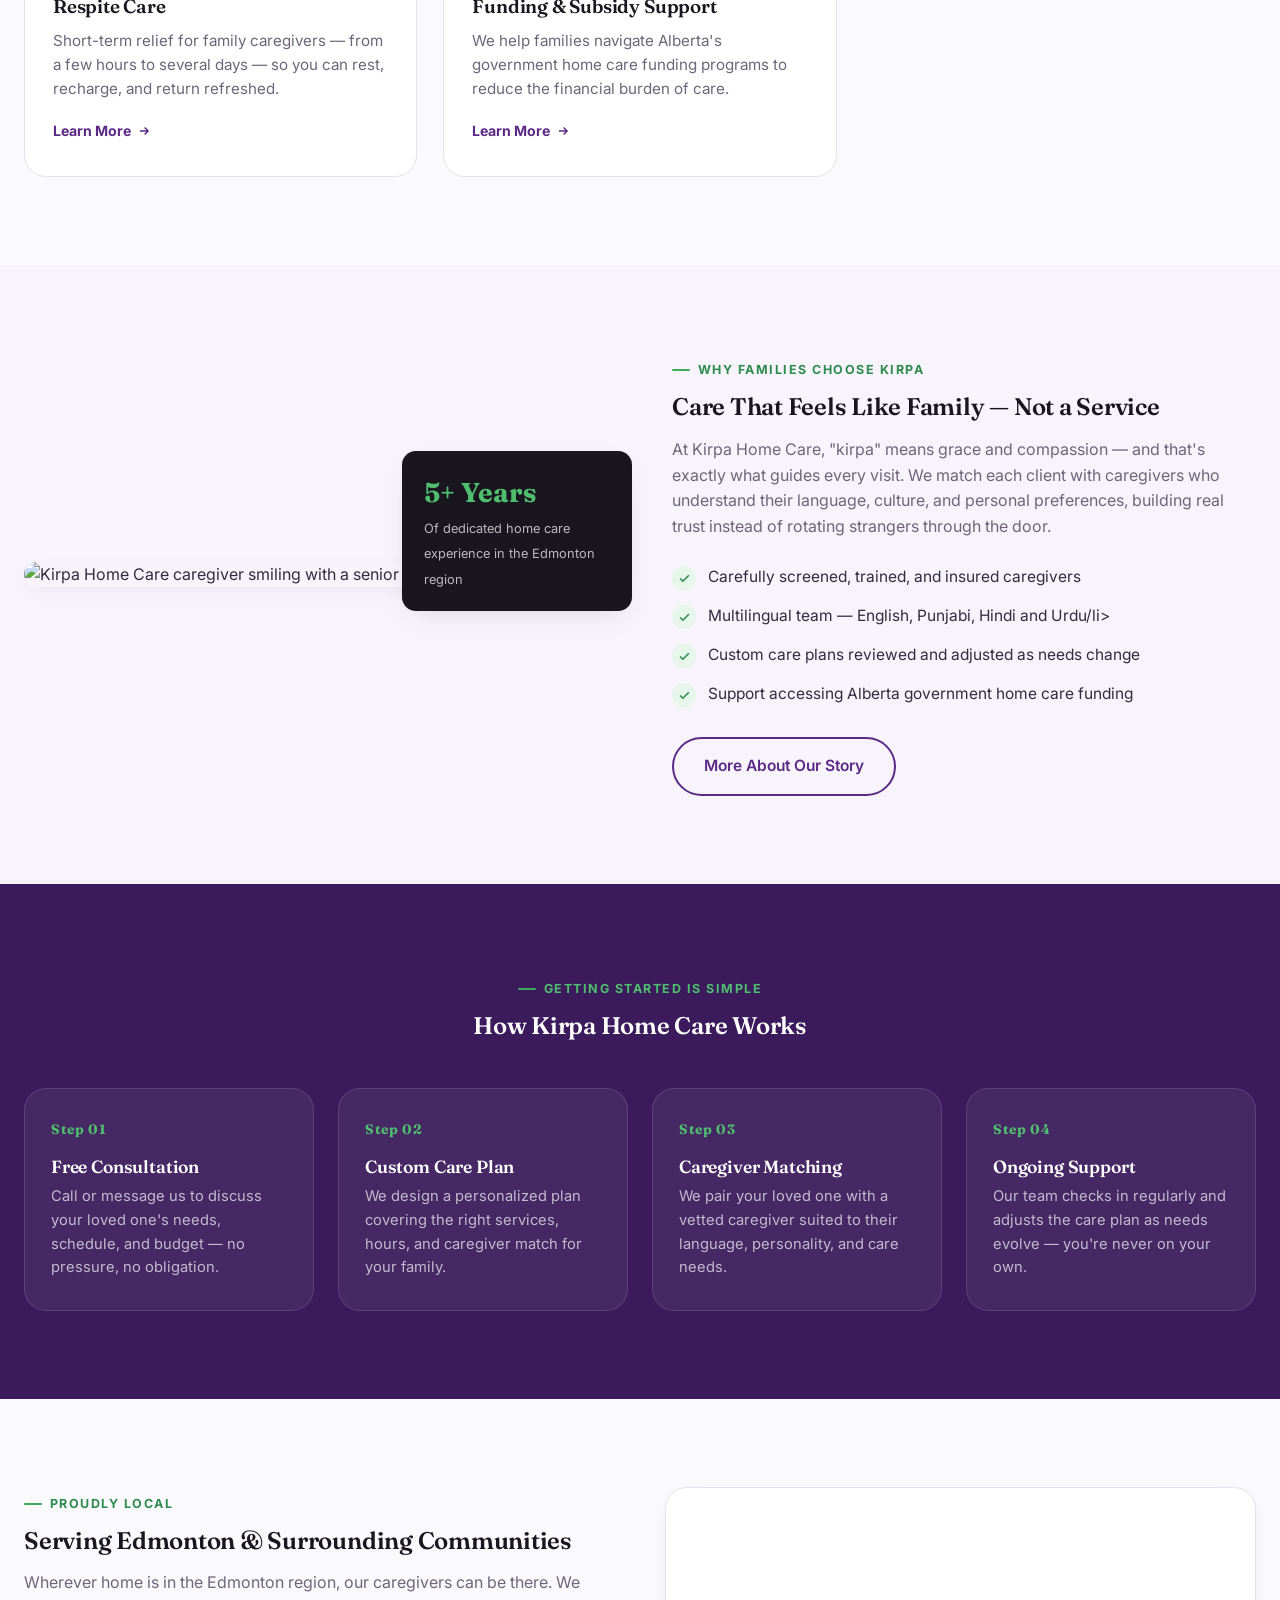
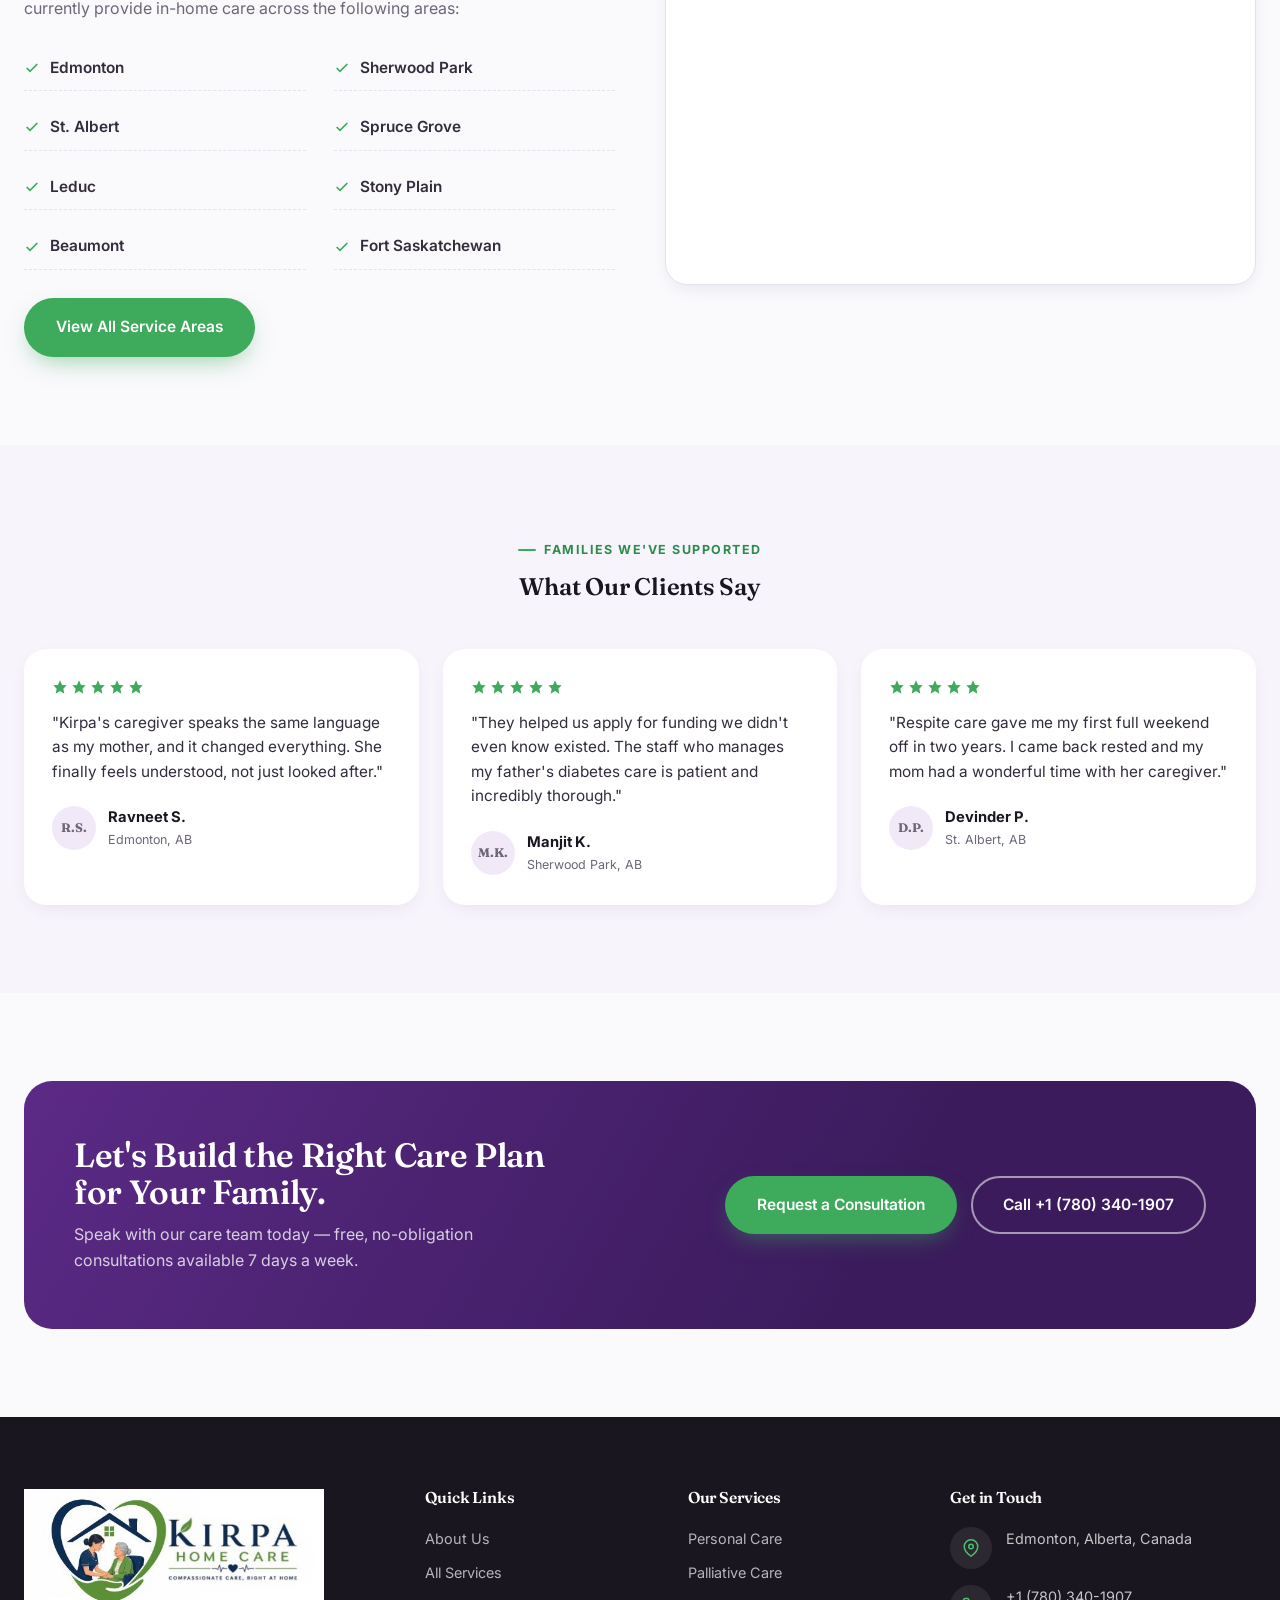
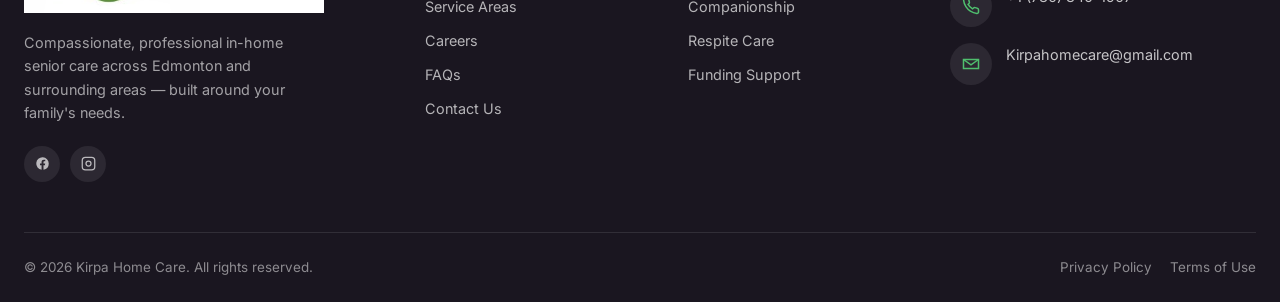
==== commit 775432e7: "chore: update social media profile URLs and remove unused LinkedIn links across pages" ====
--- a/index.html
+++ b/index.html
@@ -4,16 +4,16 @@
 <head>
   <meta charset="UTF-8">
   <meta name="viewport" content="width=device-width, initial-scale=1.0">
-  <title>Kirpa Home Care | Trusted In-Home Senior Care in Edmonton, AB</title>
+  <title>Kirpa Home Care | In-Home Senior Care in Edmonton & Surrounding Areas</title>
   <meta name="description"
     content="Kirpa Home Care provides compassionate, professional in-home senior care across Edmonton and surrounding areas — personal care, palliative care, specialized nursing and companionship. Call +1 (780) 340-1907.">
   <link rel="canonical" href="https://www.kirpahomecare.ca/">
 
   <!-- Open Graph / Facebook -->
   <meta property="og:type" content="website">
-  <meta property="og:site_name" content="Kirpa Home Care">
+  <meta property="og:site_name" content="Kirpa Home Care Ltd.">
   <meta property="og:locale" content="en_CA">
-  <meta property="og:title" content="Kirpa Home Care | Trusted In-Home Senior Care in Edmonton, AB">
+  <meta property="og:title" content="Kirpa Home Care | In-Home Senior Care in Edmonton & Surrounding Areas">
   <meta property="og:description"
     content="Compassionate, professional in-home senior care across Edmonton and surrounding areas — personal care, respite, palliative care, and companionship.">
   <meta property="og:url" content="https://www.kirpahomecare.ca/">
@@ -21,24 +21,21 @@
 
   <!-- Twitter Card -->
   <meta name="twitter:card" content="summary">
-  <meta name="twitter:title" content="Kirpa Home Care | Trusted In-Home Senior Care in Edmonton, AB">
+  <meta name="twitter:title" content="Kirpa Home Care | In-Home Senior Care in Edmonton & Surrounding Areas">
   <meta name="twitter:description"
     content="Compassionate, professional in-home senior care across Edmonton and surrounding areas — personal care, respite, palliative care, and companionship.">
   <meta name="twitter:image" content="https://www.kirpahomecare.ca/images/Main-Logo2.jpg">
 
-  <!-- Google Search Console Verification Placeholder:
-       Uncomment and replace YOUR_VERIFICATION_CODE when ready
-       <meta name="google-site-verification" content="YOUR_VERIFICATION_CODE"> -->
-
-  <!-- Google Analytics 4 (GA4) Placeholder:
-       Uncomment and replace G-XXXXXXXXXX with your Google Analytics Measurement ID
-       <script async src="https://www.googletagmanager.com/gtag/js?id=G-XXXXXXXXXX"></script>
-       <script>
-         window.dataLayer = window.dataLayer || [];
-         function gtag(){dataLayer.push(arguments);}
-         gtag('js', new Date());
-         gtag('config', 'G-XXXXXXXXXX');
-       </script> -->
+
+  <!-- Google tag (gtag.js) -->
+<script async src="https://www.googletagmanager.com/gtag/js?id=G-GVXR1YCH9X"></script>
+<script>
+  window.dataLayer = window.dataLayer || [];
+  function gtag(){dataLayer.push(arguments);}
+  gtag('js', new Date());
+
+  gtag('config', 'G-GVXR1YCH9X');
+</script>
 
   <link rel="icon" type="image/svg+xml" href="images/logo-mark.svg">
   <link rel="preconnect" href="https://fonts.googleapis.com">
@@ -57,7 +54,8 @@
         "@type": "WebSite",
         "@id": "https://www.kirpahomecare.ca/#website",
         "url": "https://www.kirpahomecare.ca/",
-        "name": "Kirpa Home Care",
+        "name": "Kirpa Home Care Ltd.",
+        "alternateName": "Kirpa Home Care",
         "description": "Compassionate, professional in-home senior care across Edmonton and surrounding areas.",
         "inLanguage": "en-CA"
       },
@@ -188,11 +186,11 @@
         <span>Edmonton &amp; Surrounding Areas — Available 24/7</span>
       </div>
       <div class="topbar-right">
-        <a href="#" aria-label="Facebook"><svg width="14" height="14" viewBox="0 0 24 24" fill="currentColor">
+        <a href="https://facebook.com/kirpahomecare" aria-label="Facebook"><svg width="14" height="14" viewBox="0 0 24 24" fill="currentColor">
             <path
               d="M22 12a10 10 0 10-11.5 9.95v-7.04H8v-2.91h2.5V9.8c0-2.47 1.47-3.83 3.72-3.83 1.08 0 2.21.19 2.21.19v2.43h-1.24c-1.23 0-1.61.76-1.61 1.55v1.86h2.74l-.44 2.91h-2.3v7.04A10 10 0 0022 12z" />
           </svg></a>
-        <a href="#" aria-label="Instagram"><svg width="14" height="14" viewBox="0 0 24 24" fill="none"
+        <a href="https://www.instagram.com/kirpahomecare" aria-label="Instagram"><svg width="14" height="14" viewBox="0 0 24 24" fill="none"
             stroke="currentColor" stroke-width="2">
             <rect x="2" y="2" width="20" height="20" rx="5" />
             <circle cx="12" cy="12" r="4" />
@@ -686,18 +684,14 @@
           <p>Compassionate, professional in-home senior care across Edmonton and surrounding areas — built around your
             family's needs.</p>
           <div class="footer-social">
-            <a href="#" aria-label="Facebook"><svg viewBox="0 0 24 24" fill="currentColor">
+            <a href="https://facebook.com/kirpahomecare" aria-label="Facebook"><svg viewBox="0 0 24 24" fill="currentColor">
                 <path
                   d="M22 12a10 10 0 10-11.5 9.95v-7.04H8v-2.91h2.5V9.8c0-2.47 1.47-3.83 3.72-3.83 1.08 0 2.21.19 2.21.19v2.43h-1.24c-1.23 0-1.61.76-1.61 1.55v1.86h2.74l-.44 2.91h-2.3v7.04A10 10 0 0022 12z" />
               </svg></a>
-            <a href="#" aria-label="Instagram"><svg viewBox="0 0 24 24" fill="none" stroke="currentColor"
+            <a href="https://www.instagram.com/kirpahomecare" aria-label="Instagram"><svg viewBox="0 0 24 24" fill="none" stroke="currentColor"
                 stroke-width="2">
                 <rect x="2" y="2" width="20" height="20" rx="5" />
                 <circle cx="12" cy="12" r="4" />
-              </svg></a>
-            <a href="#" aria-label="LinkedIn"><svg viewBox="0 0 24 24" fill="currentColor">
-                <path
-                  d="M4.98 3.5C3.34 3.5 2 4.84 2 6.48c0 1.63 1.34 2.97 2.98 2.97 1.65 0 2.98-1.34 2.98-2.97C7.96 4.84 6.63 3.5 4.98 3.5zM2.4 21.5h5.16V8.98H2.4V21.5zM9.66 8.98v12.52h5.16v-6.94c0-1.83.35-3.6 2.62-3.6 2.24 0 2.27 2.1 2.27 3.71v6.83H25V14.1c0-4.48-2.4-6.57-5.62-6.57-2.59 0-3.75 1.43-4.4 2.43h-.06V8.98H9.66z" />
               </svg></a>
           </div>
         </div>
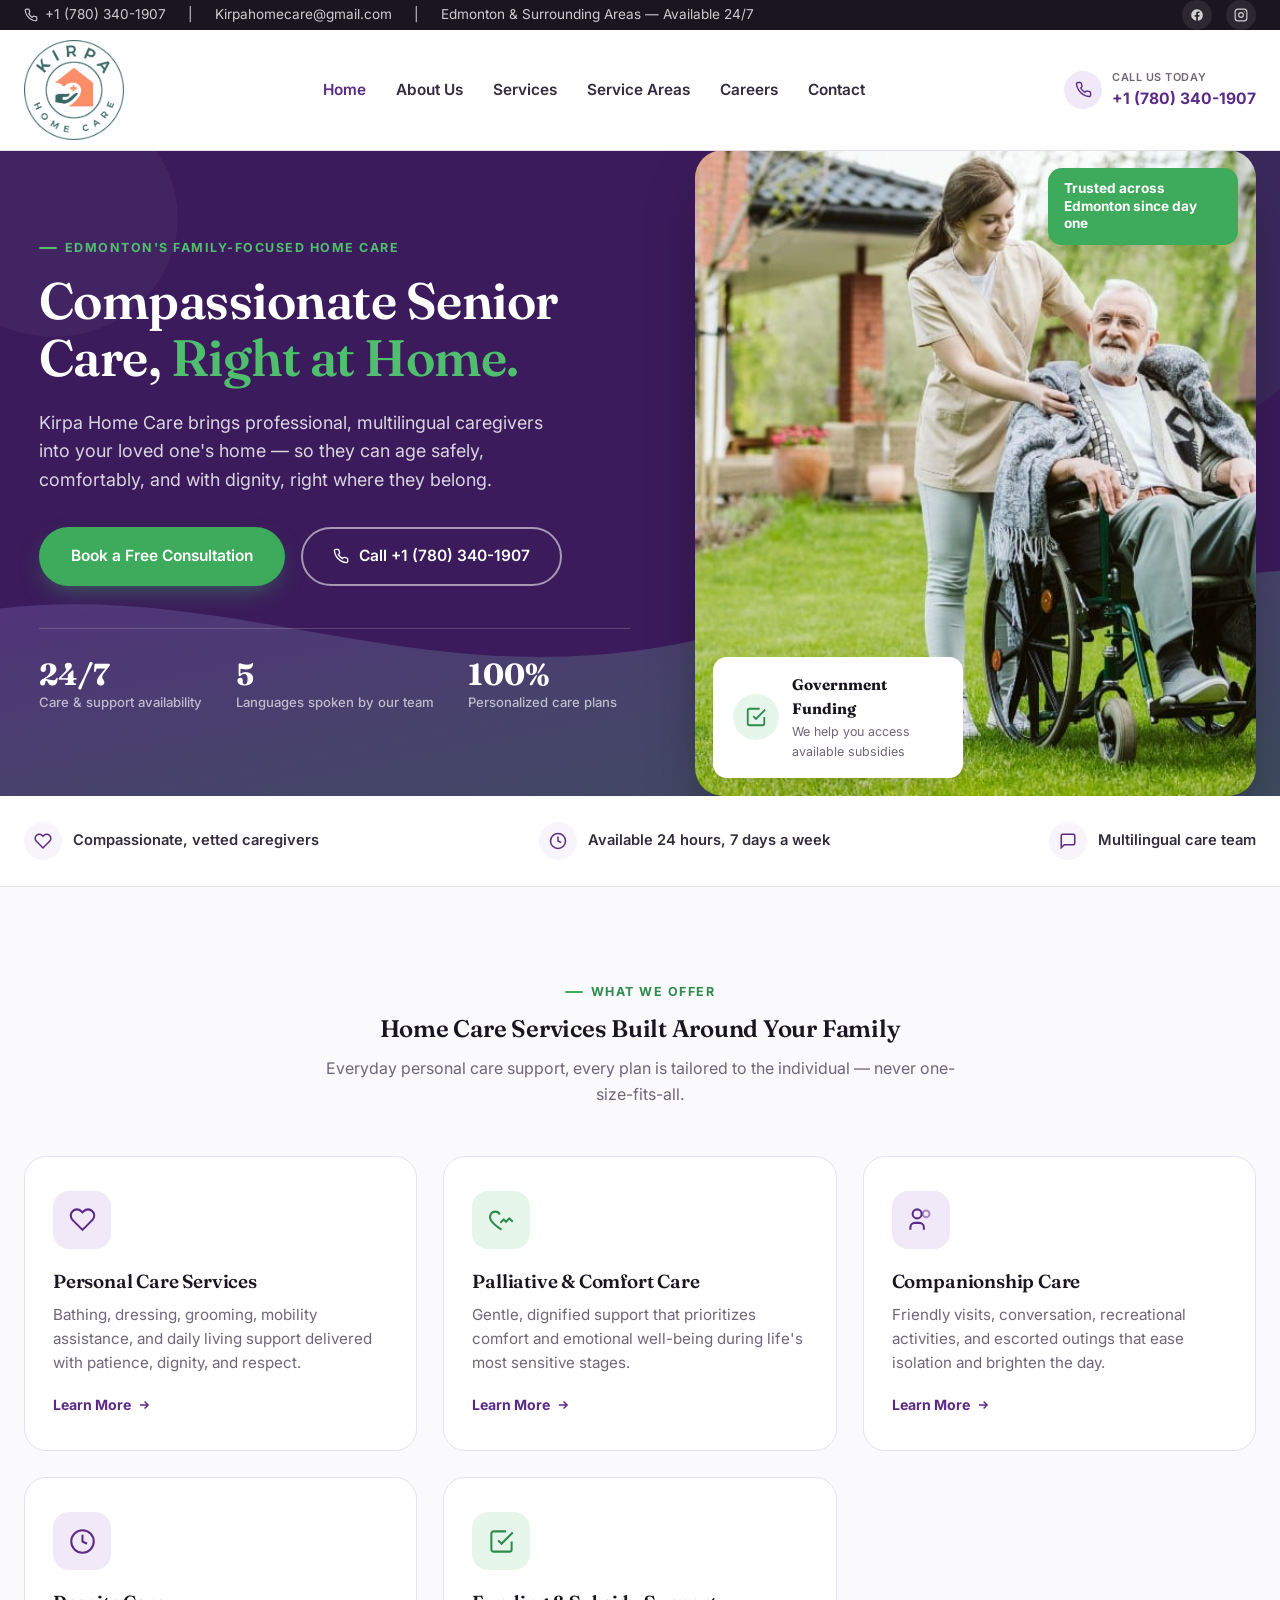
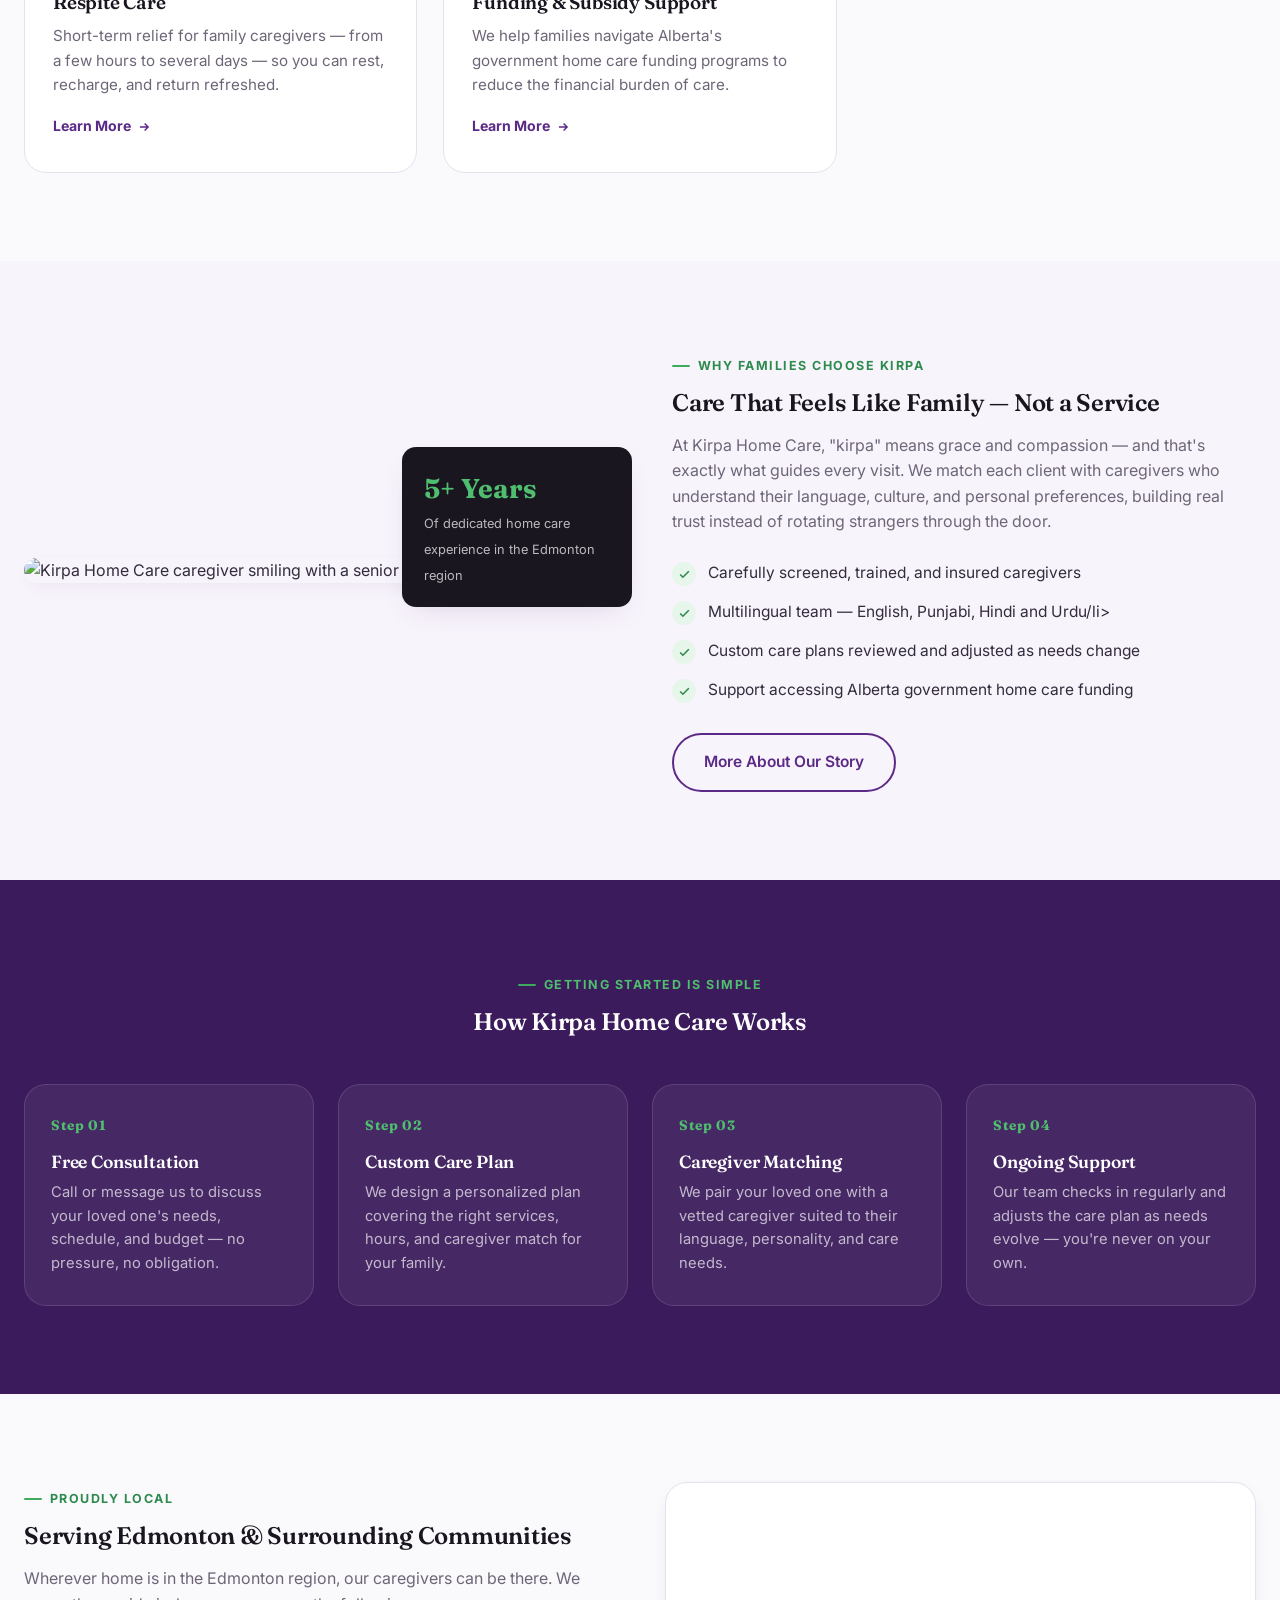
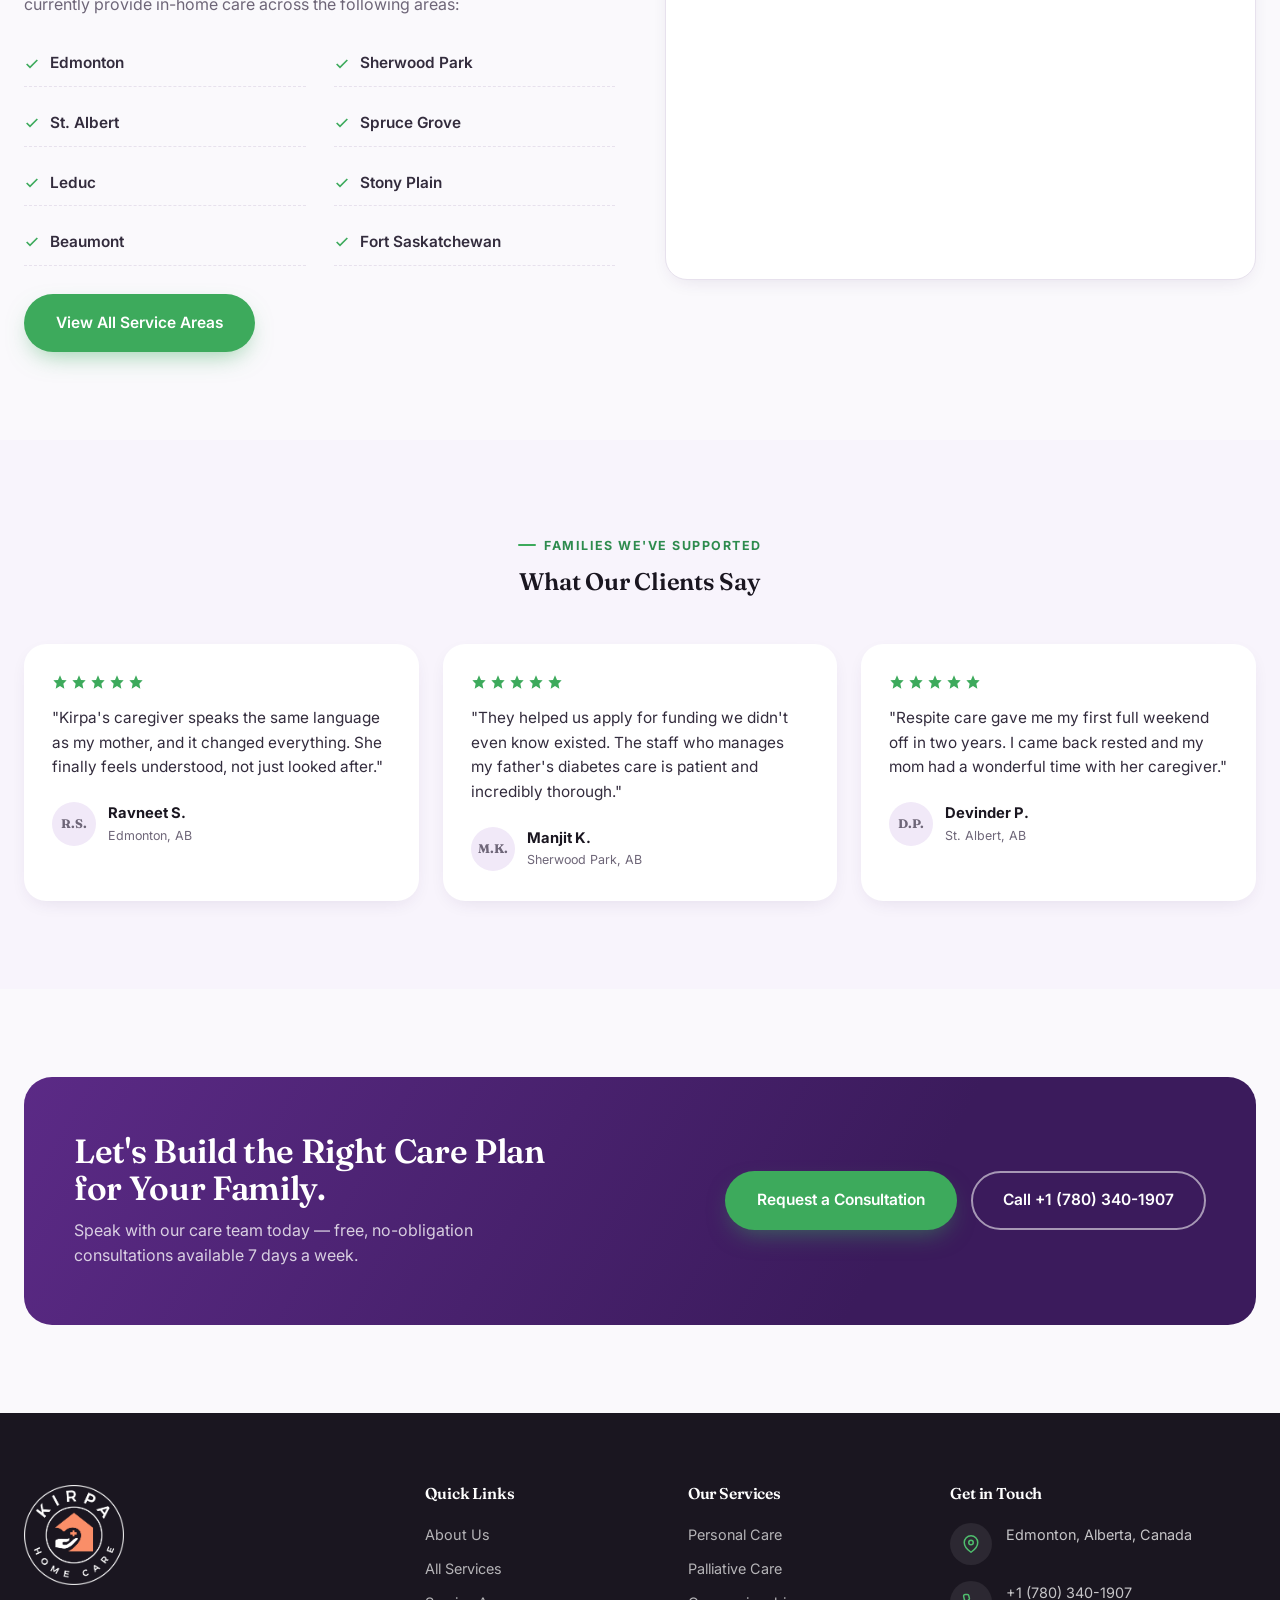
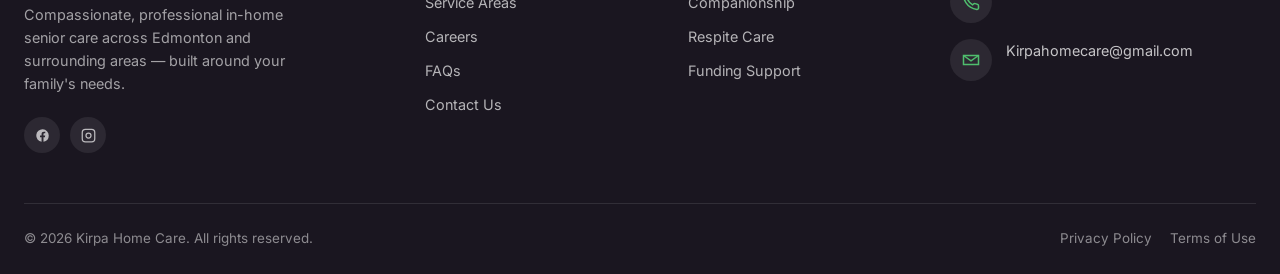
==== commit 383407fc: "refactor: update branding assets and logo paths across site pages" ====
--- a/index.html
+++ b/index.html
@@ -7,7 +7,7 @@
   <title>Kirpa Home Care | In-Home Senior Care in Edmonton & Surrounding Areas</title>
   <meta name="description"
     content="Kirpa Home Care provides compassionate, professional in-home senior care across Edmonton and surrounding areas — personal care, palliative care, specialized nursing and companionship. Call +1 (780) 340-1907.">
-  <link rel="canonical" href="https://www.kirpahomecare.ca/">
+  <link rel="canonical" href="https://kirpahomecare.ca/">
 
   <!-- Open Graph / Facebook -->
   <meta property="og:type" content="website">
@@ -16,15 +16,15 @@
   <meta property="og:title" content="Kirpa Home Care | In-Home Senior Care in Edmonton & Surrounding Areas">
   <meta property="og:description"
     content="Compassionate, professional in-home senior care across Edmonton and surrounding areas — personal care, respite, palliative care, and companionship.">
-  <meta property="og:url" content="https://www.kirpahomecare.ca/">
-  <meta property="og:image" content="https://www.kirpahomecare.ca/images/Main-Logo2.jpg">
+  <meta property="og:url" content="https://kirpahomecare.ca/">
+  <meta property="og:image" content="https://kirpahomecare.ca/images/logo/logo.png">
 
   <!-- Twitter Card -->
   <meta name="twitter:card" content="summary">
   <meta name="twitter:title" content="Kirpa Home Care | In-Home Senior Care in Edmonton & Surrounding Areas">
   <meta name="twitter:description"
     content="Compassionate, professional in-home senior care across Edmonton and surrounding areas — personal care, respite, palliative care, and companionship.">
-  <meta name="twitter:image" content="https://www.kirpahomecare.ca/images/Main-Logo2.jpg">
+  <meta name="twitter:image" content="https://kirpahomecare.ca/images/logo/logo.png">
 
 
   <!-- Google tag (gtag.js) -->
@@ -37,7 +37,7 @@
   gtag('config', 'G-GVXR1YCH9X');
 </script>
 
-  <link rel="icon" type="image/svg+xml" href="images/logo-mark.svg">
+  <link rel="icon" type="image/svg+xml" href="images/logo/icon.svg">
   <link rel="preconnect" href="https://fonts.googleapis.com">
   <link rel="preconnect" href="https://fonts.gstatic.com" crossorigin>
   <link
@@ -52,8 +52,8 @@
     "@graph": [
       {
         "@type": "WebSite",
-        "@id": "https://www.kirpahomecare.ca/#website",
-        "url": "https://www.kirpahomecare.ca/",
+        "@id": "https://kirpahomecare.ca/#website",
+        "url": "https://kirpahomecare.ca/",
         "name": "Kirpa Home Care Ltd.",
         "alternateName": "Kirpa Home Care",
         "description": "Compassionate, professional in-home senior care across Edmonton and surrounding areas.",
@@ -61,13 +61,13 @@
       },
       {
         "@type": ["HomeHealthCareService", "LocalBusiness"],
-        "@id": "https://www.kirpahomecare.ca/#business",
+        "@id": "https://kirpahomecare.ca/#business",
         "name": "Kirpa Home Care",
-        "image": "https://www.kirpahomecare.ca/images/Main-Logo2.jpg",
-        "logo": "https://www.kirpahomecare.ca/images/Main-Logo2.jpg",
+        "image": "https://kirpahomecare.ca/images/logo/logo.png",
+        "logo": "https://kirpahomecare.ca/images/logo/logo.png",
         "telephone": "+1-780-340-1907",
         "email": "Kirpahomecare@gmail.com",
-        "url": "https://www.kirpahomecare.ca/",
+        "url": "https://kirpahomecare.ca/",
         "priceRange": "$$",
         "openingHours": "Mo-Su 00:00-23:59",
         "address": {
@@ -124,7 +124,7 @@
               "itemOffered": {
                 "@type": "Service",
                 "name": "Personal Care",
-                "url": "https://www.kirpahomecare.ca/service-personal-care.html"
+                "url": "https://kirpahomecare.ca/service-personal-care.html"
               }
             },
             {
@@ -132,7 +132,7 @@
               "itemOffered": {
                 "@type": "Service",
                 "name": "Companionship Care",
-                "url": "https://www.kirpahomecare.ca/service-companionship.html"
+                "url": "https://kirpahomecare.ca/service-companionship.html"
               }
             },
             {
@@ -140,7 +140,7 @@
               "itemOffered": {
                 "@type": "Service",
                 "name": "Respite Care",
-                "url": "https://www.kirpahomecare.ca/service-respite-care.html"
+                "url": "https://kirpahomecare.ca/service-respite-care.html"
               }
             },
             {
@@ -148,7 +148,7 @@
               "itemOffered": {
                 "@type": "Service",
                 "name": "Palliative Care",
-                "url": "https://www.kirpahomecare.ca/service-palliative-care.html"
+                "url": "https://kirpahomecare.ca/service-palliative-care.html"
               }
             },
             {
@@ -156,7 +156,7 @@
               "itemOffered": {
                 "@type": "Service",
                 "name": "Funding & Subsidy Support",
-                "url": "https://www.kirpahomecare.ca/service-funding-support.html"
+                "url": "https://kirpahomecare.ca/service-funding-support.html"
               }
             }
           ]
@@ -204,7 +204,7 @@
   <header class="site-header">
     <div class="container nav-row">
       <a href="index.html" class="brand">
-        <img src="images/Main-Logo2.jpg" alt="Kirpa Home Care logo" class="brand-mark">
+        <img src="images/logo/logo_white.png" alt="Kirpa Home Care logo" class="brand-mark">
         <!-- <span class="brand-text">
         <span class="name">Kirpa <span>Home Care</span></span>
         <span class="tag">Edmonton, Alberta</span>
@@ -255,7 +255,7 @@
   <div class="mobile-drawer">
     <div class="panel">
       <div class="drawer-top">
-        <img src="images/logo-mark.svg" alt="" style="width:42px;height:42px;">
+        <img src="images/logo/icon.svg" alt="" style="width:42px;height:42px;">
         <button class="close-btn" aria-label="Close menu"><svg viewBox="0 0 24 24" fill="none" stroke="currentColor"
             stroke-width="2">
             <line x1="18" y1="6" x2="6" y2="18" />
@@ -675,7 +675,7 @@
       <div class="footer-top">
         <div class="footer-brand">
           <a href="index.html" class="brand">
-            <img src="images/Main-Logo2.jpg" alt="Kirpa Home Care logo" class="brand-mark">
+            <img src="images/logo/logo.png" alt="Kirpa Home Care logo" class="brand-mark footer-logo">
             <!--<span class="brand-text">
               <span class="name">Kirpa Home Care</span>
               <span class="tag">Edmonton, Alberta</span>
--- a/css/style.css
+++ b/css/style.css
@@ -191,7 +191,7 @@
   display:flex;
   align-items:center;
   justify-content:space-between;
-  padding:14px 0;
+  padding:10px 0;
   gap:24px;
 }
 .brand{
@@ -199,9 +199,9 @@
   align-items:center;
   gap:11px;
 }
-.brand-mark{width:300px;height:auto;flex-shrink:0;}
+.brand-mark{width:100px;height:auto;flex-shrink:0;}
 @media (max-width:680px){
-.brand-mark{width:180px;height:auto;flex-shrink:0;}
+.brand-mark{width:100px;height:auto;flex-shrink:0;}
 }
 .brand-text{display:flex; flex-direction:column; line-height:1.1;}
 .brand-text .name{
@@ -910,3 +910,40 @@
 /* reveal-on-scroll */
 .reveal{opacity:0; transform:translateY(18px); transition:opacity .6s ease, transform .6s ease;}
 .reveal.is-visible{opacity:1; transform:translateY(0);}
+
+.brand-mark.footer-logo{width:auto;max-width:100px;height:auto;}
+
+.site-header .nav-row{padding-top:10px !important;padding-bottom:10px !important;}
+
+.nav-main ul, .nav-main li{list-style:none;margin:0;padding:0;}
+
+/* ---------- Mobile refinements ---------- */
+@media (max-width:760px){
+  .topbar{font-size:0.8rem;}
+  .topbar .container{flex-wrap:nowrap; justify-content:space-between; text-align:left; padding-top:7px; padding-bottom:7px; gap:10px;}
+  .topbar-left{gap:12px; flex-wrap:nowrap; min-width:0;}
+  .topbar-left > span:not(.sep){display:none;}
+  .topbar-left a[href^="mailto"]{overflow:hidden; text-overflow:ellipsis; white-space:nowrap; min-width:0;}
+  .topbar-right{gap:8px; flex-shrink:0;}
+  .topbar-right a{width:26px; height:26px;}
+}
+@media (max-width:480px){
+  .topbar-left a[href^="mailto"]{display:none;}
+}
+/* Hero floating cards: fully inset, rounded, never touching edges */
+.hero-badge{
+  left:18px; bottom:18px;
+  border-radius:var(--radius-md);
+  max-width:250px;
+}
+.hero-tag-top{top:18px; right:18px; border-radius:var(--radius-md);}
+@media (max-width:980px){
+  .hero-inner{padding-top:32px;}
+  .hero-art{margin-top:6px;}
+  .hero-badge{left:14px; bottom:14px; padding:12px 14px; max-width:calc(100% - 28px);}
+  .hero-tag-top{
+    top:auto; right:auto; left:14px; bottom:100px;
+    border-radius:var(--radius-md);
+    padding:9px 14px; font-size:0.8rem; max-width:210px;
+  }
+}
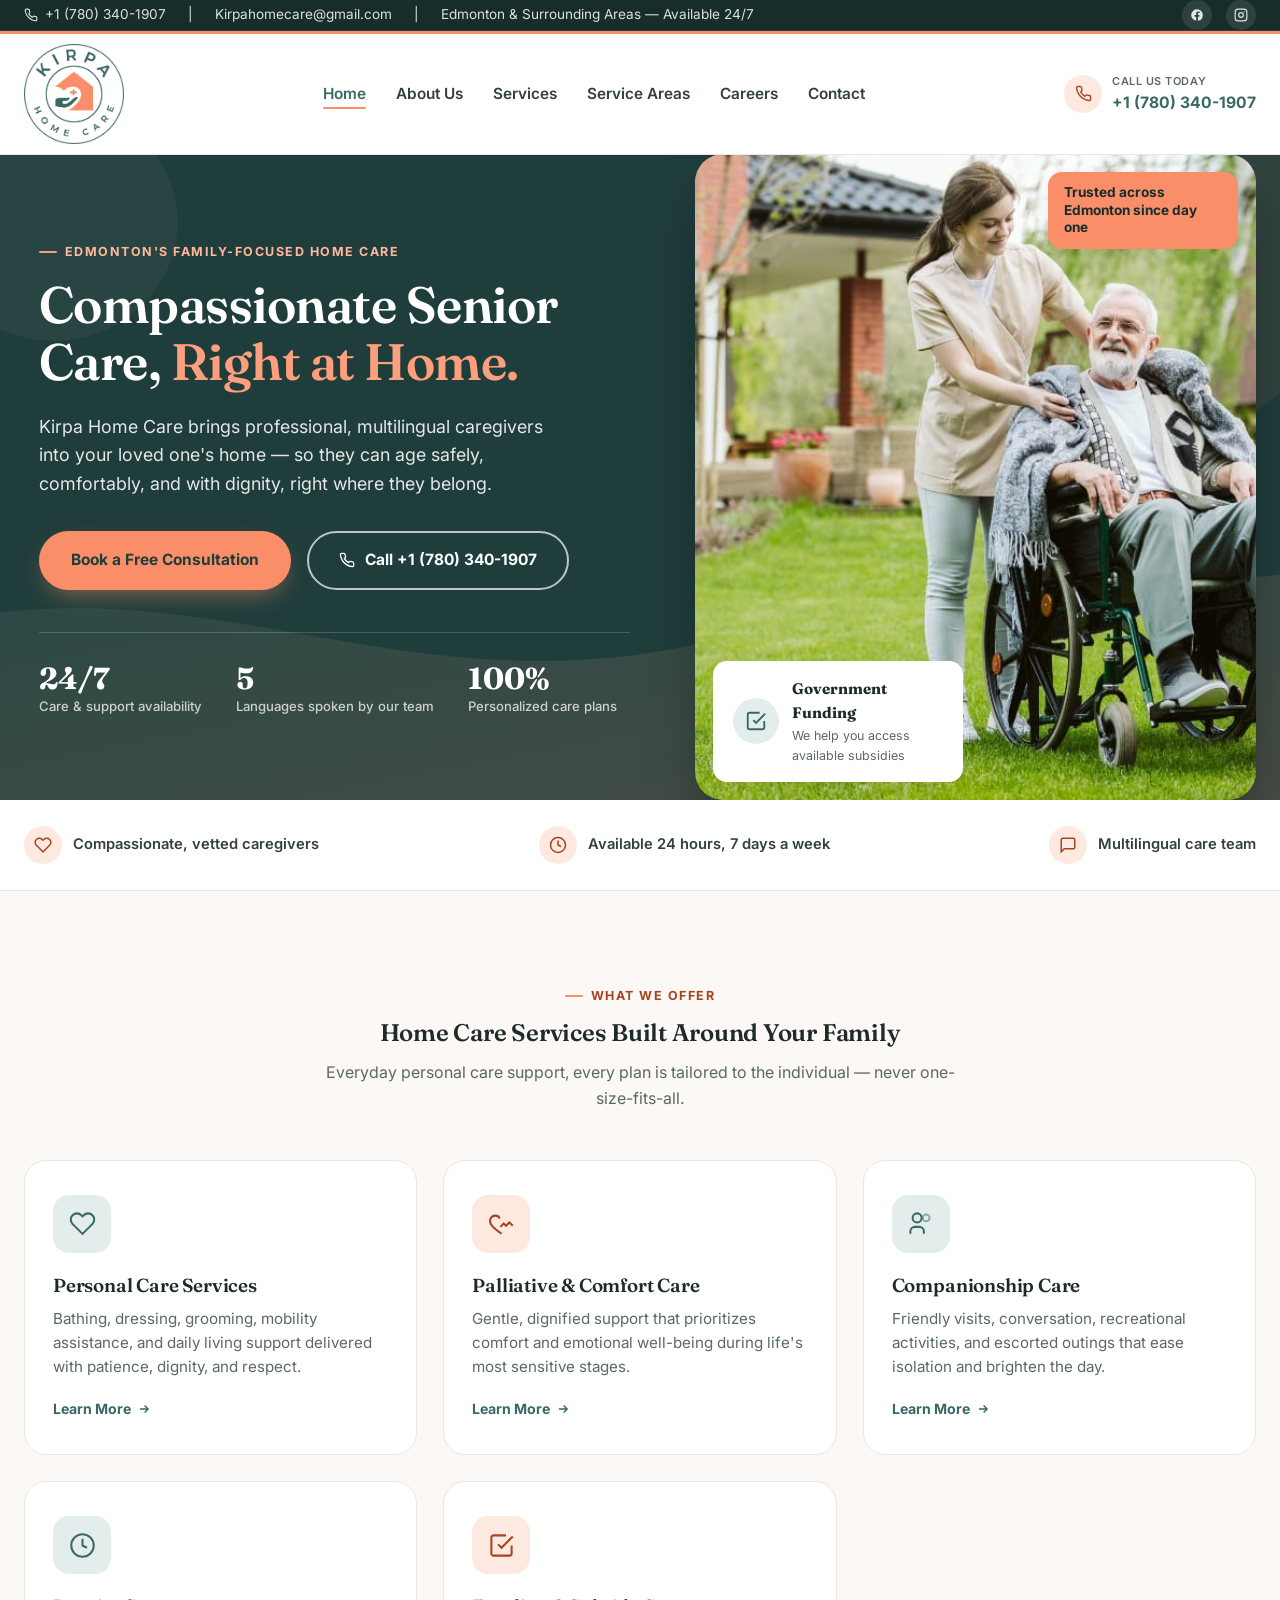
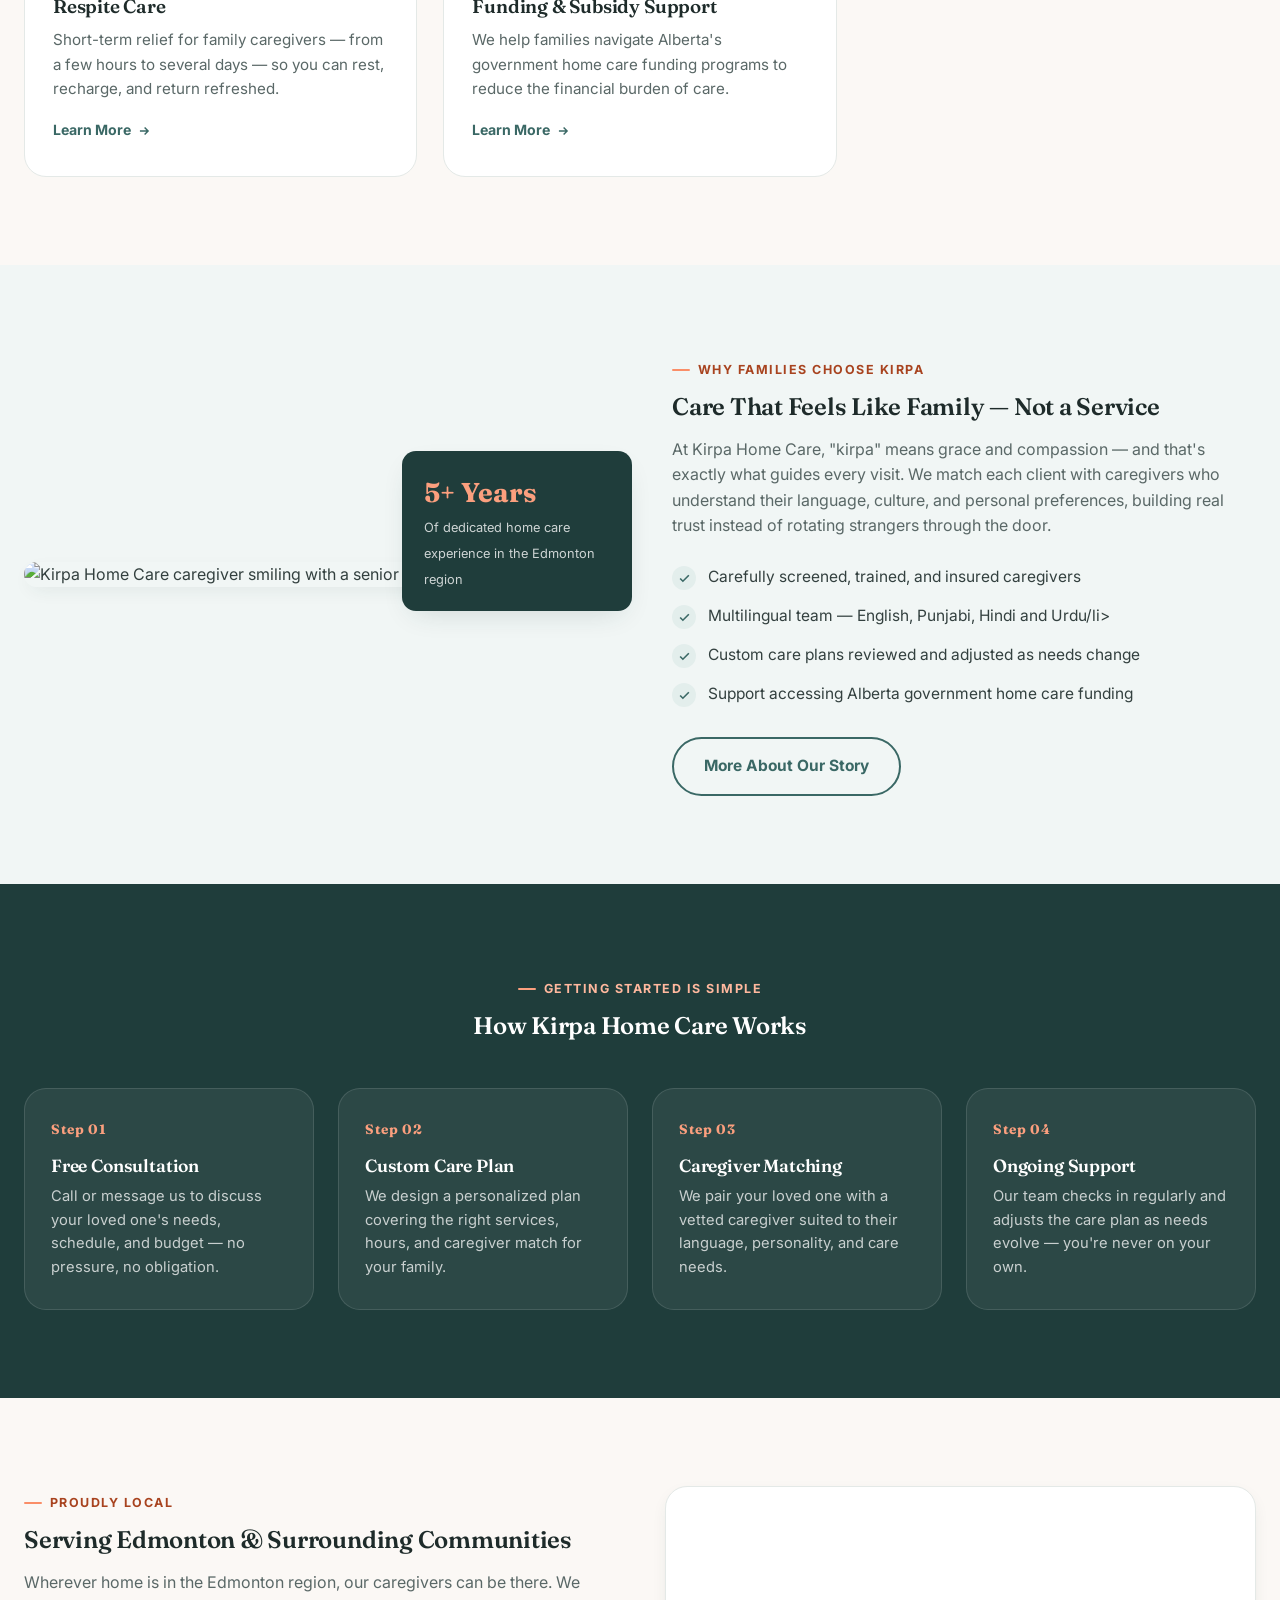
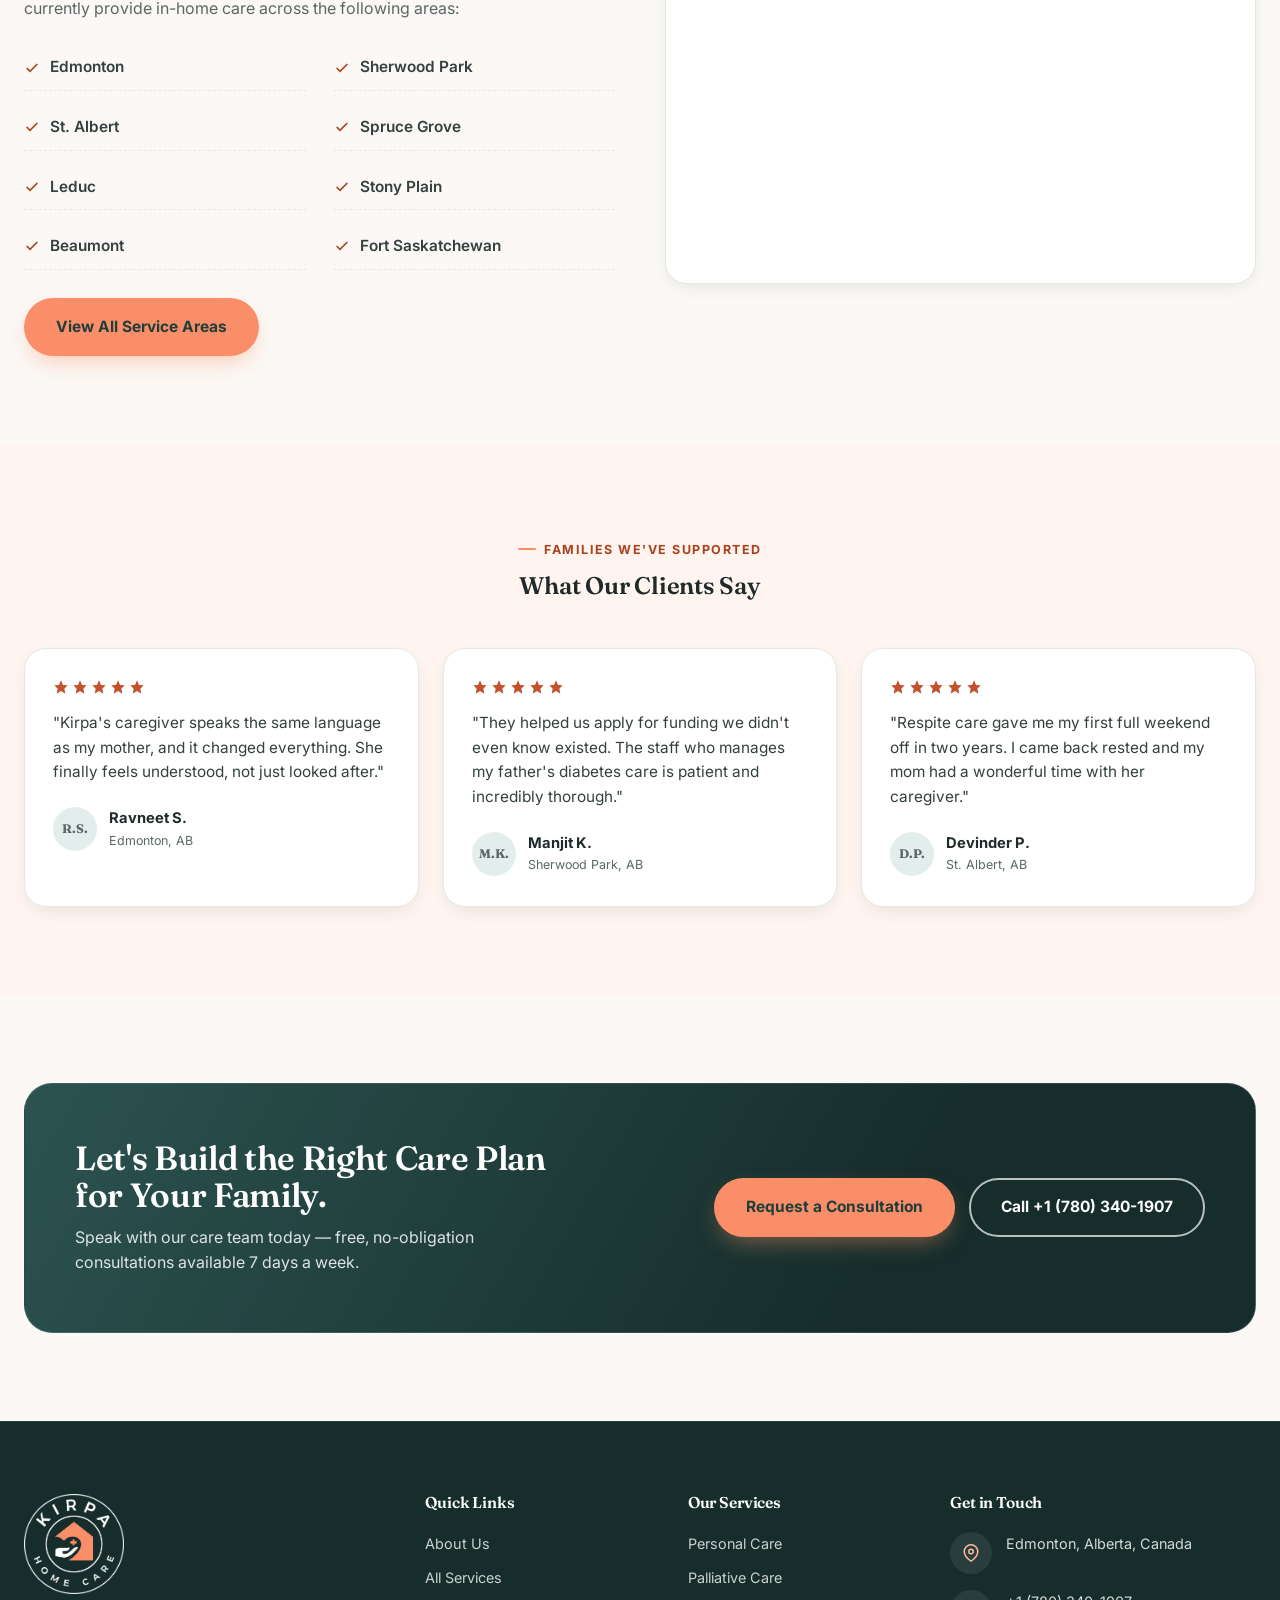
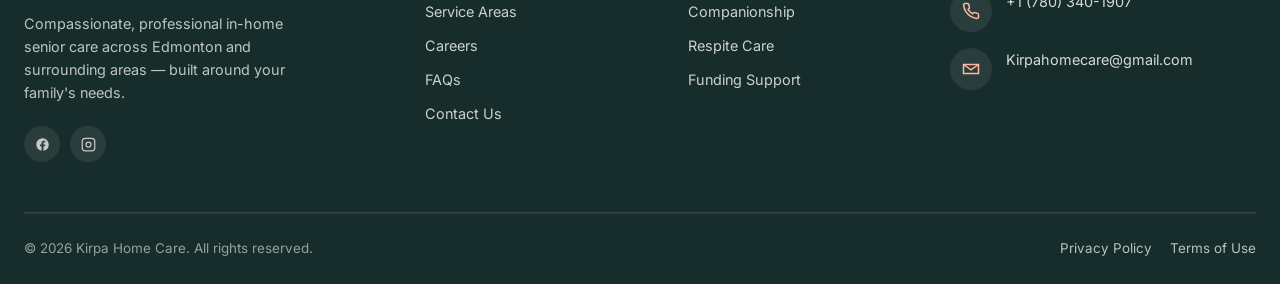
==== commit 895ef6ba: "refactor: add theme color, update brand styling, and create core stylesheet" ====
--- a/index.html
+++ b/index.html
@@ -37,6 +37,7 @@
   gtag('config', 'G-GVXR1YCH9X');
 </script>
 
+  <meta name="theme-color" content="#1F3D3B">
   <link rel="icon" type="image/svg+xml" href="images/logo/icon.svg">
   <link rel="preconnect" href="https://fonts.googleapis.com">
   <link rel="preconnect" href="https://fonts.gstatic.com" crossorigin>
@@ -281,7 +282,7 @@
       </nav>
       <div class="drawer-cta">
         <a href="tel:+1 (780) 340-1907" class="btn btn-primary btn-block">Call +1 (780) 340-1907</a>
-        <a href="contact.html" class="btn btn-outline-purple btn-block">Request Care</a>
+        <a href="contact.html" class="btn btn-outline btn-block">Request Care</a>
       </div>
     </div>
   </div>
@@ -291,13 +292,13 @@
     <svg class="hero-swoosh" viewBox="0 0 1440 760" preserveAspectRatio="none" xmlns="http://www.w3.org/2000/svg">
       <defs>
         <linearGradient id="heroGrad" x1="0%" y1="0%" x2="100%" y2="100%">
-          <stop offset="0%" stop-color="#6E3AA0" stop-opacity="0.55" />
-          <stop offset="100%" stop-color="#3DAA5C" stop-opacity="0.35" />
+          <stop offset="0%" stop-color="#3A6865" stop-opacity="0.25" />
+          <stop offset="100%" stop-color="#FA8E68" stop-opacity="0.18" />
         </linearGradient>
       </defs>
       <path d="M-100 560 C 250 460, 500 700, 900 540 C 1200 420, 1350 560, 1560 460 L1560 800 L-100 800 Z"
         fill="url(#heroGrad)" />
-      <circle cx="1290" cy="120" r="220" fill="#3DAA5C" opacity="0.10" />
+      <circle cx="1290" cy="120" r="220" fill="#FA8E68" opacity="0.08" />
       <circle cx="60" cy="80" r="140" fill="#FFFFFF" opacity="0.04" />
     </svg>
 
@@ -480,7 +481,7 @@
                   <polyline points="20 6 9 17 4 12" />
                 </svg></span>Support accessing Alberta government home care funding</li>
           </ul>
-          <a href="about.html" class="btn btn-outline-purple">More About Our Story</a>
+          <a href="about.html" class="btn btn-outline">More About Our Story</a>
         </div>
       </div>
     </div>
@@ -490,7 +491,7 @@
   <section class="process-wrap">
     <div class="container">
       <div class="section-head center reveal">
-        <span class="eyebrow" style="justify-content:center; color:#4FBE6E;">Getting Started Is Simple</span>
+        <span class="eyebrow" style="justify-content:center;">Getting Started Is Simple</span>
         <h2>How Kirpa Home Care Works</h2>
       </div>
       <div class="process-grid">
--- a/css/style.css
+++ b/css/style.css
@@ -1,39 +1,58 @@
 /* =========================================================
    KIRPA HOME CARE — Stylesheet
-   Brand: Purple / Green / Black / White
+   Brand: Deep Teal #3A6865 / Coral #FA8E68 / White (Official Logo Scheme)
    Display face: Fraunces (warm serif) | Body: Inter
    ========================================================= */
 
 :root{
-  /* Brand colors */
-  --purple-900:#3B1B5C;
-  --purple-700:#5B2A86;
-  --purple-600:#6E3AA0;
-  --purple-100:#F1E9F8;
-  --purple-50:#F8F4FC;
-
-  --green-700:#2E8B4E;
-  --green-600:#3DAA5C;
-  --green-500:#4FBE6E;
-  --green-100:#E6F6EA;
-
-  --ink-900:#1A1620;
-  --ink-700:#332C3D;
-  --ink-500:#6E6678;
-  --ink-300:#A39CAE;
+  /* Teal (logo ring & lettering) */
+  --teal-950:#162D2B;
+  --teal-900:#1F3D3B;
+  --teal-800:#2C5350;
+  --teal-700:#3A6865;
+  --teal-600:#477976;
+  --teal-100:#E3EEEC;
+  --teal-50:#F1F6F5;
+
+  /* Coral (logo house & cross) */
+  --coral-700:#A8431F;
+  --coral-600:#C2532F;
+  --coral-500:#FA8E68;
+  --coral-400:#FB9F7E;
+  --coral-300:#FFB89E;
+  --coral-100:#FDE9E0;
+  --coral-50:#FFF4EF;
+
+  /* Neutrals tinted towards teal & warm balance */
+  --ink-900:#1E2B2A;
+  --ink-700:#33403F;
+  --ink-500:#5A6867;
+  --ink-300:#8E9C9B;
 
   --white:#FFFFFF;
-  --off-white:#FAF9FC;
-  --line:#E7E1ED;
+  --off-white:#FBF8F5;
+  --line:#E4E9E7;
 
   --radius-lg:22px;
   --radius-md:14px;
   --radius-sm:8px;
 
-  --shadow-soft:0 10px 30px -12px rgba(59,27,92,0.18);
-  --shadow-card:0 6px 20px -8px rgba(59,27,92,0.14);
+  --shadow-soft:0 10px 30px -12px rgba(31,61,59,0.20);
+  --shadow-card:0 6px 20px -8px rgba(31,61,59,0.16);
 
   --maxw:1180px;
+
+  /* Backward compatibility aliases */
+  --purple-900:var(--teal-900);
+  --purple-700:var(--teal-700);
+  --purple-600:var(--teal-600);
+  --purple-100:var(--teal-100);
+  --purple-50:var(--teal-50);
+
+  --green-700:var(--teal-800);
+  --green-600:var(--teal-700);
+  --green-500:var(--coral-500);
+  --green-100:var(--coral-100);
 }
 
 /* ---------- Reset ---------- */
@@ -71,13 +90,13 @@
   font-weight:700;
   letter-spacing:0.12em;
   text-transform:uppercase;
-  color:var(--green-700);
+  color:var(--coral-700);
   margin-bottom:14px;
 }
 .eyebrow::before{
   content:"";
   width:18px;height:2px;
-  background:var(--green-600);
+  background:var(--coral-500);
   border-radius:2px;
 }
 
@@ -97,7 +116,7 @@
 .section-head.center{margin-inline:auto;text-align:center;}
 
 a:focus-visible,button:focus-visible,input:focus-visible,textarea:focus-visible,select:focus-visible{
-  outline:3px solid var(--green-500);
+  outline:3px solid var(--teal-700);
   outline-offset:2px;
 }
 
@@ -113,46 +132,60 @@
   gap:10px;
   padding:15px 30px;
   border-radius:999px;
-  font-weight:600;
+  font-weight:700;
   font-size:0.97rem;
   border:2px solid transparent;
   transition:transform .18s ease, box-shadow .18s ease, background .18s ease, color .18s ease;
   white-space:nowrap;
 }
 .btn-primary{
-  background:var(--green-600);
-  color:var(--white);
-  box-shadow:0 10px 24px -8px rgba(61,170,92,0.55);
+  background:var(--coral-500);
+  color:var(--teal-900);
+  box-shadow:0 10px 24px -8px rgba(250,142,104,0.55);
 }
 .nav-cta .btn-primary {
    display: none;
 }
-.btn-primary:hover{background:var(--green-700); transform:translateY(-2px);}
+.btn-primary:hover{
+  background:var(--coral-400);
+  color:var(--teal-950);
+  transform:translateY(-2px);
+  box-shadow:0 12px 26px -6px rgba(250,142,104,0.65);
+}
 .btn-secondary{
   background:transparent;
-  border-color:rgba(255,255,255,0.55);
-  color:var(--white);
-}
-.btn-secondary:hover{background:rgba(255,255,255,0.12); border-color:var(--white);}
+  border-color:rgba(255,255,255,0.70);
+  color:var(--white);
+}
+.btn-secondary:hover{background:rgba(255,255,255,0.15); border-color:var(--white);}
+
+/* Primary outline button (renamed to .btn-outline, keeping .btn-outline-purple for compatibility) */
+.btn-outline,
 .btn-outline-purple{
   background:transparent;
-  border-color:var(--purple-700);
-  color:var(--purple-700);
-}
-.btn-outline-purple:hover{background:var(--purple-700); color:var(--white);}
+  border-color:var(--teal-700);
+  color:var(--teal-700);
+}
+.btn-outline:hover,
+.btn-outline-purple:hover{
+  background:var(--teal-700);
+  color:var(--white);
+}
+
 .btn-dark{
-  background:var(--ink-900);
-  color:var(--white);
-}
-.btn-dark:hover{background:var(--purple-900);}
+  background:var(--teal-900);
+  color:var(--white);
+}
+.btn-dark:hover{background:var(--teal-800);}
 .btn-block{width:100%;}
 .btn-sm{padding:10px 20px;font-size:0.88rem;}
 
 /* ---------- Top utility bar ---------- */
 .topbar{
-  background:var(--ink-900);
-  color:rgba(255,255,255,0.78);
+  background:var(--teal-950);
+  color:rgba(255,255,255,0.85);
   font-size:0.85rem;
+  border-bottom:1px solid rgba(255,255,255,0.08);
 }
 .topbar .container{
   display:flex;
@@ -164,15 +197,15 @@
 }
 .topbar-left{display:flex;gap:22px;align-items:center;flex-wrap:wrap;}
 .topbar-left a{display:inline-flex;align-items:center;gap:7px;}
-.topbar-left a:hover{color:var(--green-500);}
+.topbar-left a:hover{color:var(--coral-300);}
 .topbar-right{display:flex;gap:14px;align-items:center;}
 .topbar-right a{
   width:30px;height:30px;border-radius:50%;
-  background:rgba(255,255,255,0.08);
+  background:rgba(255,255,255,0.10);
   display:flex;align-items:center;justify-content:center;
-  transition:background .18s ease;
-}
-.topbar-right a:hover{background:var(--green-600);}
+  transition:background .18s ease, transform .18s ease;
+}
+.topbar-right a:hover{background:var(--coral-500); color:var(--teal-950); transform:translateY(-1px);}
 .topbar-right svg{width:14px;height:14px;}
 @media (max-width:760px){
   .topbar-left span.sep{display:none;}
@@ -186,6 +219,7 @@
   top:0;
   z-index:500;
   box-shadow:0 1px 0 var(--line);
+  border-top:3px solid var(--coral-500);
 }
 .nav-row{
   display:flex;
@@ -208,9 +242,9 @@
   font-family:'Fraunces',serif;
   font-weight:700;
   font-size:1.32rem;
-  color:var(--ink-900);
-}
-.brand-text .name span{color:var(--green-600);}
+  color:var(--teal-950);
+}
+.brand-text .name span{color:var(--coral-700);}
 .brand-text .tag{
   font-size:0.66rem;
   letter-spacing:0.1em;
@@ -227,8 +261,19 @@
   color:var(--ink-700);
   position:relative;
   padding:6px 0;
-}
-.nav-main a:hover, .nav-main a.active{color:var(--purple-700);}
+  transition:color .18s ease;
+}
+.nav-main a:hover, .nav-main a.active{color:var(--teal-700);}
+.nav-main a.active::after{
+  content:"";
+  position:absolute;
+  bottom:0;
+  left:0;
+  right:0;
+  height:2px;
+  background:var(--coral-500);
+  border-radius:2px;
+}
 .nav-main li.has-dropdown{position:relative;}
 .dropdown{
   position:absolute;
@@ -256,21 +301,22 @@
   font-weight:500;
   font-size:0.92rem;
 }
-.dropdown a:hover{background:var(--purple-50); color:var(--purple-700);}
+.dropdown a:hover{background:var(--teal-50); color:var(--teal-800);}
 
 .nav-cta{display:flex; align-items:center; gap:14px;}
 .nav-phone{
   display:flex; align-items:center; gap:10px;
-  font-weight:700; color:var(--purple-700);
+  font-weight:700; color:var(--teal-700);
   font-size:0.98rem;
 }
+.nav-phone:hover{color:var(--coral-700);}
 .nav-phone .ico{
   width:38px;height:38px;border-radius:50%;
-  background:var(--purple-100);
+  background:var(--coral-100);
   display:flex;align-items:center;justify-content:center;
   flex-shrink:0;
 }
-.nav-phone .ico svg{width:17px;height:17px;color:var(--purple-700);}
+.nav-phone .ico svg{width:17px;height:17px;color:var(--coral-700);}
 .nav-phone small{display:block;font-size:0.68rem;color:var(--ink-500);font-weight:600;text-transform:uppercase;letter-spacing:.05em;}
 
 .menu-toggle{
@@ -295,7 +341,7 @@
 /* Mobile drawer */
 .mobile-drawer{
   position:fixed; inset:0;
-  background:rgba(26,22,32,0.55);
+  background:rgba(22,45,43,0.60);
   z-index:900;
   opacity:0; visibility:hidden;
   transition:opacity .2s ease, visibility .2s ease;
@@ -312,21 +358,23 @@
 }
 .mobile-drawer.open .panel{transform:translateX(0);}
 .mobile-drawer .drawer-top{display:flex;justify-content:space-between;align-items:center;margin-bottom:26px;}
-.mobile-drawer .close-btn{width:38px;height:38px;border-radius:50%;background:var(--purple-50);display:flex;align-items:center;justify-content:center;border:none;}
-.mobile-drawer .close-btn svg{width:16px;height:16px;}
+.mobile-drawer .close-btn{width:38px;height:38px;border-radius:50%;background:var(--teal-50);display:flex;align-items:center;justify-content:center;border:none;}
+.mobile-drawer .close-btn svg{width:16px;height:16px;color:var(--teal-800);}
 .mobile-drawer nav ul{display:flex;flex-direction:column;gap:4px;}
 .mobile-drawer nav a{
   display:block;padding:13px 6px;font-weight:600;font-size:1.02rem;
   border-bottom:1px solid var(--line);color:var(--ink-700);
 }
+.mobile-drawer nav a:hover{color:var(--teal-700);}
 .mobile-drawer .sub-list{padding-left:14px;display:flex;flex-direction:column;}
 .mobile-drawer .sub-list a{font-weight:500;font-size:0.92rem;color:var(--ink-500);border-bottom:none;padding:9px 6px;}
+.mobile-drawer .sub-list a:hover{color:var(--coral-700);}
 .mobile-drawer .drawer-cta{margin-top:22px;display:flex;flex-direction:column;gap:10px;}
 
 /* ---------- Hero ---------- */
 .hero{
   position:relative;
-  background:var(--purple-900);
+  background:var(--teal-900);
   overflow:hidden;
   padding:0;
 }
@@ -347,8 +395,8 @@
 .hero-copy {
    padding: 15px;
 }
-.hero-copy .eyebrow{color:var(--green-500);}
-.hero-copy .eyebrow::before{background:var(--green-500);}
+.hero-copy .eyebrow{color:var(--coral-300);}
+.hero-copy .eyebrow::before{background:var(--coral-400);}
 .hero-copy h1{
   color:var(--white);
   font-size:clamp(2.3rem,4vw,3.4rem);
@@ -356,10 +404,10 @@
 }
 .hero-copy h1 em{
   font-style:normal;
-  color:var(--green-500);
+  color:var(--coral-400);
 }
 .hero-copy p.lead{
-  color:rgba(255,255,255,0.82);
+  color:rgba(255,255,255,0.88);
   font-size:1.12rem;
   max-width:520px;
   margin-bottom:32px;
@@ -382,7 +430,7 @@
 }
 .hero-stats .stat span{
   font-size:0.82rem;
-  color:rgba(255,255,255,0.65);
+  color:rgba(255,255,255,0.75);
   font-weight:500;
 }
 
@@ -393,7 +441,7 @@
   position:relative;
   border-radius:28px;
   overflow:hidden;
-  box-shadow:0 30px 60px -20px rgba(0,0,0,0.5);
+  box-shadow:0 30px 60px -20px rgba(0,0,0,0.55);
   aspect-ratio:4/4.6;
 }
 .hero-art .frame img{width:100%;height:100%;object-fit:cover;}
@@ -413,11 +461,11 @@
 }
 .hero-badge .icon-circle{
   width:46px;height:46px;border-radius:50%;
-  background:var(--green-100);
+  background:var(--teal-100);
   display:flex;align-items:center;justify-content:center;
   flex-shrink:0;
 }
-.hero-badge svg{width:22px;height:22px;color:var(--green-700);}
+.hero-badge svg{width:22px;height:22px;color:var(--teal-700);}
 .hero-badge strong{display:block;font-size:0.95rem;color:var(--ink-900);font-family:'Fraunces',serif;}
 .hero-badge span{font-size:0.78rem;color:var(--ink-500);}
 
@@ -425,8 +473,8 @@
   position:absolute;
   top:0px;
   right:14px;
-  background:var(--green-600);
-  color:var(--white);
+  background:var(--coral-500);
+  color:var(--teal-950);
   padding:12px 16px;
   border-radius:0 0 var(--radius-md) var(--radius-md);
   box-shadow:var(--shadow-soft);
@@ -467,10 +515,10 @@
 }
 .trust-item .icon-circle{
   width:38px;height:38px;border-radius:50%;
-  background:var(--purple-50);
+  background:var(--coral-100);
   display:flex;align-items:center;justify-content:center;
 }
-.trust-item svg{width:18px;height:18px;color:var(--purple-700);}
+.trust-item svg{width:18px;height:18px;color:var(--coral-700);}
 
 /* ---------- Services grid ---------- */
 .services-grid{
@@ -489,30 +537,32 @@
   transition:transform .2s ease, box-shadow .2s ease, border-color .2s ease;
   display:flex;
   flex-direction:column;
+  position:relative;
 }
 .service-card:hover{
   transform:translateY(-6px);
   box-shadow:var(--shadow-card);
-  border-color:transparent;
+  border-color:var(--coral-300);
 }
 .service-card .icon-wrap{
   width:58px;height:58px;
   border-radius:16px;
-  background:var(--purple-100);
+  background:var(--teal-100);
   display:flex;align-items:center;justify-content:center;
   margin-bottom:22px;
   transition:background .2s ease;
 }
-.service-card:nth-child(3n+2) .icon-wrap{background:var(--green-100);}
-.service-card .icon-wrap svg{width:27px;height:27px;color:var(--purple-700);}
-.service-card:nth-child(3n+2) .icon-wrap svg{color:var(--green-700);}
-.service-card h3{font-size:1.18rem; margin-bottom:11px;}
+.service-card:nth-child(3n+2) .icon-wrap{background:var(--coral-100);}
+.service-card .icon-wrap svg{width:27px;height:27px;color:var(--teal-700);}
+.service-card:nth-child(3n+2) .icon-wrap svg{color:var(--coral-700);}
+.service-card h3{font-size:1.18rem; margin-bottom:11px; color:var(--ink-900);}
 .service-card p{color:var(--ink-500); font-size:0.95rem; flex-grow:1; margin-bottom:18px;}
 .service-card .more{
-  font-weight:700; font-size:0.88rem; color:var(--purple-700);
+  font-weight:700; font-size:0.88rem; color:var(--teal-700);
   display:inline-flex; align-items:center; gap:6px;
 }
 .service-card .more svg{width:14px;height:14px; transition:transform .18s ease;}
+.service-card:hover .more{color:var(--coral-700);}
 .service-card:hover .more svg{transform:translateX(4px);}
 
 /* ---------- Split / About sections ---------- */
@@ -533,7 +583,7 @@
   position:absolute;
   bottom:-24px;
   right:-24px;
-  background:var(--ink-900);
+  background:var(--teal-900);
   color:var(--white);
   border-radius:var(--radius-md);
   padding:20px 22px;
@@ -541,16 +591,16 @@
   box-shadow:var(--shadow-soft);
 }
 .split-art .float-card strong{
-  font-family:'Fraunces',serif; font-size:1.7rem; color:var(--green-500); display:block;
-}
-.split-art .float-card span{font-size:0.8rem; color:rgba(255,255,255,0.7);}
+  font-family:'Fraunces',serif; font-size:1.7rem; color:var(--coral-400); display:block;
+}
+.split-art .float-card span{font-size:0.8rem; color:rgba(255,255,255,0.78);}
 @media (max-width:560px){ .split-art .float-card{position:static; margin-top:16px; max-width:none;} }
 
 .check-list{display:flex; flex-direction:column; gap:14px; margin:26px 0 30px;}
 .check-list li{display:flex; gap:12px; align-items:flex-start; font-size:0.97rem; color:var(--ink-700);}
 .check-list .tick{
   width:24px;height:24px;border-radius:50%;
-  background:var(--green-100); color:var(--green-700);
+  background:var(--teal-100); color:var(--teal-700);
   display:flex;align-items:center;justify-content:center;
   flex-shrink:0; margin-top:1px;
 }
@@ -558,13 +608,15 @@
 
 /* ---------- Process steps ---------- */
 .process-wrap{
-  background:var(--purple-900);
+  background:var(--teal-900);
   position:relative;
   overflow:hidden;
   color:var(--white);
 }
 .process-wrap .section-head h2{color:var(--white);}
-.process-wrap .section-head p{color:rgba(255,255,255,0.72);}
+.process-wrap .section-head p{color:rgba(255,255,255,0.78);}
+.process-wrap .eyebrow{color:var(--coral-300);}
+.process-wrap .eyebrow::before{background:var(--coral-400);}
 .process-grid{
   display:grid;
   grid-template-columns:repeat(4,1fr);
@@ -583,13 +635,13 @@
   font-family:'Fraunces',serif;
   font-size:0.85rem;
   font-weight:700;
-  color:var(--green-500);
+  color:var(--coral-400);
   letter-spacing:.05em;
   margin-bottom:16px;
   display:block;
 }
 .process-step h3{color:var(--white); font-size:1.1rem; margin-bottom:9px;}
-.process-step p{color:rgba(255,255,255,0.68); font-size:0.92rem;}
+.process-step p{color:rgba(255,255,255,0.74); font-size:0.92rem;}
 
 /* ---------- Service area ---------- */
 .area-wrap{
@@ -611,7 +663,7 @@
   padding:10px 0;
   border-bottom:1px dashed var(--line);
 }
-.area-list svg{width:16px;height:16px;color:var(--green-600); flex-shrink:0;}
+.area-list svg{width:16px;height:16px;color:var(--coral-700); flex-shrink:0;}
 .area-map-card{
   background:var(--white);
   border-radius:var(--radius-lg);
@@ -624,7 +676,7 @@
 }
 
 /* ---------- Testimonials ---------- */
-.testi-wrap{background:var(--purple-50);}
+.testi-wrap{background:var(--coral-50);}
 .testi-track{
   display:grid;
   grid-template-columns:repeat(3,1fr);
@@ -637,23 +689,24 @@
   border-radius:var(--radius-lg);
   padding:30px 28px;
   box-shadow:var(--shadow-card);
+  border:1px solid var(--line);
 }
 .testi-stars{display:flex; gap:3px; margin-bottom:16px;}
-.testi-stars svg{width:16px;height:16px;color:var(--green-600);}
+.testi-stars svg{width:16px;height:16px;color:var(--coral-600);}
 .testi-card p{font-size:0.96rem; color:var(--ink-700); margin-bottom:22px;}
 .testi-person{display:flex; align-items:center; gap:12px;}
 .testi-avatar{
   width:44px;height:44px;border-radius:50%;
-  background:var(--purple-100);
+  background:var(--teal-100);
   display:flex;align-items:center;justify-content:center;
-  font-family:'Fraunces',serif; font-weight:700; color:var(--purple-700);
+  font-family:'Fraunces',serif; font-weight:700; color:var(--teal-800);
 }
 .testi-person strong{display:block; font-size:0.92rem; color:var(--ink-900);}
 .testi-person span{font-size:0.78rem; color:var(--ink-500);}
 
 /* ---------- CTA banner ---------- */
 .cta-banner{
-  background:linear-gradient(120deg,var(--purple-700),var(--purple-900) 70%);
+  background:linear-gradient(120deg,var(--teal-800),var(--teal-950) 70%);
   border-radius:28px;
   padding:56px 50px;
   display:flex;
@@ -663,9 +716,10 @@
   color:var(--white);
   position:relative;
   overflow:hidden;
+  border:1px solid rgba(255,255,255,0.12);
 }
 .cta-banner h2{color:var(--white); font-size:clamp(1.6rem,3vw,2.1rem); max-width:480px;}
-.cta-banner p{color:rgba(255,255,255,0.78); margin-top:10px; max-width:460px;}
+.cta-banner p{color:rgba(255,255,255,0.85); margin-top:10px; max-width:460px;}
 .cta-actions{display:flex; gap:14px; flex-wrap:wrap;}
 @media (max-width:780px){
   .cta-banner{flex-direction:column; text-align:center; padding:42px 26px;}
@@ -690,13 +744,13 @@
 }
 .faq-q .plus{
   width:30px;height:30px;border-radius:50%;
-  background:var(--purple-50); color:var(--purple-700);
+  background:var(--teal-50); color:var(--teal-700);
   display:flex;align-items:center;justify-content:center;
   flex-shrink:0; margin-left:18px;
-  transition:transform .25s ease, background .2s ease;
+  transition:transform .25s ease, background .2s ease, color .2s ease;
 }
 .faq-q .plus svg{width:13px;height:13px;}
-.faq-item.open .faq-q .plus{transform:rotate(45deg); background:var(--green-600); color:var(--white);}
+.faq-item.open .faq-q .plus{transform:rotate(45deg); background:var(--coral-500); color:var(--teal-950);}
 .faq-a{
   max-height:0;
   overflow:hidden;
@@ -706,7 +760,7 @@
 
 /* ---------- Page header (sub pages) ---------- */
 .page-header{
-  background:var(--purple-900);
+  background:var(--teal-900);
   position:relative;
   overflow:hidden;
   padding:64px 0 56px;
@@ -715,11 +769,11 @@
 .page-header .container{position:relative; z-index:2;}
 .breadcrumb{
   display:flex; gap:8px; align-items:center;
-  font-size:0.86rem; color:rgba(255,255,255,0.65); margin-bottom:14px;
-}
-.breadcrumb a:hover{color:var(--green-500);}
+  font-size:0.86rem; color:rgba(255,255,255,0.72); margin-bottom:14px;
+}
+.breadcrumb a:hover{color:var(--coral-300);}
 .page-header h1{color:var(--white); font-size:clamp(1.9rem,3.4vw,2.6rem);}
-.page-header p{color:rgba(255,255,255,0.78); max-width:560px; margin-top:12px;}
+.page-header p{color:rgba(255,255,255,0.85); max-width:560px; margin-top:12px;}
 
 /* ---------- Sidebar layout (service detail pages) ---------- */
 .content-layout{
@@ -736,7 +790,7 @@
   margin-bottom:34px;
   box-shadow:var(--shadow-card);
 }
-.prose h2{font-size:1.5rem; margin:36px 0 14px;}
+.prose h2{font-size:1.5rem; margin:36px 0 14px; color:var(--ink-900);}
 .prose h2:first-child{margin-top:0;}
 .prose p{margin-bottom:16px; color:var(--ink-700);}
 .prose ul{margin:18px 0 26px; display:grid; grid-template-columns:1fr 1fr; gap:10px 22px;}
@@ -749,7 +803,7 @@
   content:"";
   flex-shrink:0; margin-top:7px;
   width:8px;height:8px;border-radius:50%;
-  background:var(--green-600);
+  background:var(--coral-500);
 }
 
 .sidebar-card{
@@ -759,15 +813,16 @@
   padding:26px;
   margin-bottom:24px;
 }
-.sidebar-card h4{font-size:1.05rem; margin-bottom:16px;}
+.sidebar-card h4{font-size:1.05rem; margin-bottom:16px; color:var(--ink-900);}
 .sidebar-services{display:flex; flex-direction:column; gap:4px;}
 .sidebar-services a{
   padding:11px 12px; border-radius:9px; font-weight:600; font-size:0.92rem;
   display:flex; justify-content:space-between; align-items:center;
-}
-.sidebar-services a:hover, .sidebar-services a.active{background:var(--purple-50); color:var(--purple-700);}
+  color:var(--ink-700);
+}
+.sidebar-services a:hover, .sidebar-services a.active{background:var(--teal-50); color:var(--teal-800);}
 .sidebar-cta{
-  background:var(--green-700);
+  background:var(--teal-800);
   color:var(--white);
   text-align:center;
 }
@@ -776,11 +831,13 @@
 .sidebar-phone{
   display:block; font-family:'Fraunces',serif; font-size:1.3rem; font-weight:700;
   margin-bottom:14px;
-}
+  color:var(--coral-300);
+}
+.sidebar-phone:hover{color:var(--white);}
 
 /* ---------- Contact ---------- */
 .contact-info-card{
-  background:var(--purple-900);
+  background:var(--teal-900);
   color:var(--white);
   border-radius:var(--radius-lg);
   padding:38px 32px;
@@ -798,10 +855,10 @@
   display:flex;align-items:center;justify-content:center;
   flex-shrink:0;
 }
-.contact-row svg{width:18px;height:18px;color:var(--green-500);}
-.contact-row strong{display:block; font-size:0.95rem; margin-bottom:3px;}
-.contact-row span, .contact-row a{font-size:0.9rem; color:rgba(255,255,255,0.75);}
-.contact-row a:hover{color:var(--green-500);}
+.contact-row svg{width:18px;height:18px;color:var(--coral-300);}
+.contact-row strong{display:block; font-size:0.95rem; margin-bottom:3px; color:var(--white);}
+.contact-row span, .contact-row a{font-size:0.9rem; color:rgba(255,255,255,0.82);}
+.contact-row a:hover{color:var(--coral-300);}
 
 .contact-info-card--solo{
   max-width:640px;
@@ -809,7 +866,7 @@
   padding:44px 40px;
 }
 .contact-info-card--solo .contact-intro{
-  color:rgba(255,255,255,0.78);
+  color:rgba(255,255,255,0.85);
   font-size:0.98rem;
   line-height:1.6;
   margin-bottom:28px;
@@ -820,46 +877,51 @@
   gap:14px;
   margin-top:30px;
 }
+.contact-info-card--solo .btn-outline,
 .contact-info-card--solo .btn-outline-purple{
-  border-color:rgba(255,255,255,0.35);
-  color:var(--white);
-}
+  border-color:rgba(255,255,255,0.60);
+  color:var(--white);
+}
+.contact-info-card--solo .btn-outline:hover,
 .contact-info-card--solo .btn-outline-purple:hover{
-  background:rgba(255,255,255,0.1);
-  border-color:rgba(255,255,255,0.5);
+  background:rgba(255,255,255,0.15);
+  border-color:var(--white);
 }
 
 /* ---------- Footer ---------- */
 .site-footer{
-  background:var(--ink-900);
-  color:rgba(255,255,255,0.68);
+  background:var(--teal-950);
+  color:rgba(255,255,255,0.72);
   padding-top:72px;
+  border-top:1px solid rgba(255,255,255,0.08);
 }
 .footer-top{
   display:grid;
   grid-template-columns:1.3fr 0.8fr 0.8fr 1.1fr;
   gap:40px;
   padding-bottom:50px;
-  border-bottom:1px solid rgba(255,255,255,0.1);
+  border-bottom:1px solid rgba(255,255,255,0.12);
 }
 @media (max-width:900px){ .footer-top{grid-template-columns:1fr 1fr; gap:36px;} }
 @media (max-width:560px){ .footer-top{grid-template-columns:1fr;} }
-.footer-brand .brand-text .name, .footer-brand .brand-text .tag{color:var(--white);}
+.footer-brand .brand-text .name{color:var(--white);}
+.footer-brand .brand-text .name span{color:var(--coral-400);}
 .footer-brand .brand-text .tag{color:rgba(255,255,255,0.55);}
-.footer-brand p{margin:18px 0 22px; font-size:0.9rem; max-width:280px; color:rgba(255,255,255,0.6);}
+.footer-brand p{margin:18px 0 22px; font-size:0.9rem; max-width:280px; color:rgba(255,255,255,0.72);}
 .footer-social{display:flex; gap:10px;}
 .footer-social a{
   width:36px;height:36px;border-radius:50%;
   background:rgba(255,255,255,0.08);
   display:flex;align-items:center;justify-content:center;
-}
-.footer-social a:hover{background:var(--green-600);}
+  transition:background .18s ease, transform .18s ease;
+}
+.footer-social a:hover{background:var(--coral-500); color:var(--teal-950); transform:translateY(-2px);}
 .footer-social svg{width:15px;height:15px;}
 
 .site-footer h4{color:var(--white); font-size:0.98rem; margin-bottom:20px;}
 .footer-links{display:flex; flex-direction:column; gap:11px;}
-.footer-links a{font-size:0.9rem;}
-.footer-links a:hover{color:var(--green-500);}
+.footer-links a{font-size:0.9rem; color:rgba(255,255,255,0.78); transition:color .18s ease;}
+.footer-links a:hover{color:var(--coral-400);}
 
 .footer-contact .contact-row{border-bottom:none; padding:0 0 16px;}
 .footer-contact .icon-circle{background:rgba(255,255,255,0.08);}
@@ -869,16 +931,18 @@
   gap:16px; flex-wrap:wrap;
   padding:24px 0;
   font-size:0.84rem;
-  color:rgba(255,255,255,0.5);
-}
-.footer-bottom a:hover{color:var(--green-500);}
+  color:rgba(255,255,255,0.55);
+  border-top:1px solid rgba(255,255,255,0.06);
+}
+.footer-bottom a{color:rgba(255,255,255,0.70);}
+.footer-bottom a:hover{color:var(--coral-400);}
 .footer-legal{display:flex; gap:18px;}
 
 /* ---------- Sticky mobile call bar ---------- */
 .mobile-call-bar{
   position:fixed; bottom:0; left:0; right:0;
-  background:var(--green-600);
-  color:var(--white);
+  background:var(--coral-500);
+  color:var(--teal-950);
   display:none;
   align-items:center;
   justify-content:center;
@@ -886,7 +950,7 @@
   padding:14px;
   font-weight:700;
   z-index:600;
-  box-shadow:0 -6px 20px rgba(0,0,0,0.15);
+  box-shadow:0 -6px 20px rgba(0,0,0,0.20);
 }
 .mobile-call-bar svg{width:18px;height:18px;}
 @media (max-width:680px){
@@ -897,8 +961,8 @@
 /* ---------- Utility ---------- */
 .text-center{text-align:center;}
 .mt-0{margin-top:0;}
-.bg-light{background:var(--purple-50);}
-.bg-dark{background:var(--ink-900); color:rgba(255,255,255,0.75);}
+.bg-light{background:var(--teal-50);}
+.bg-dark{background:var(--teal-900); color:rgba(255,255,255,0.85);}
 .bg-dark h2{color:var(--white);}
 
 .divider-swoosh{
@@ -946,4 +1010,4 @@
     border-radius:var(--radius-md);
     padding:9px 14px; font-size:0.8rem; max-width:210px;
   }
-}+}
